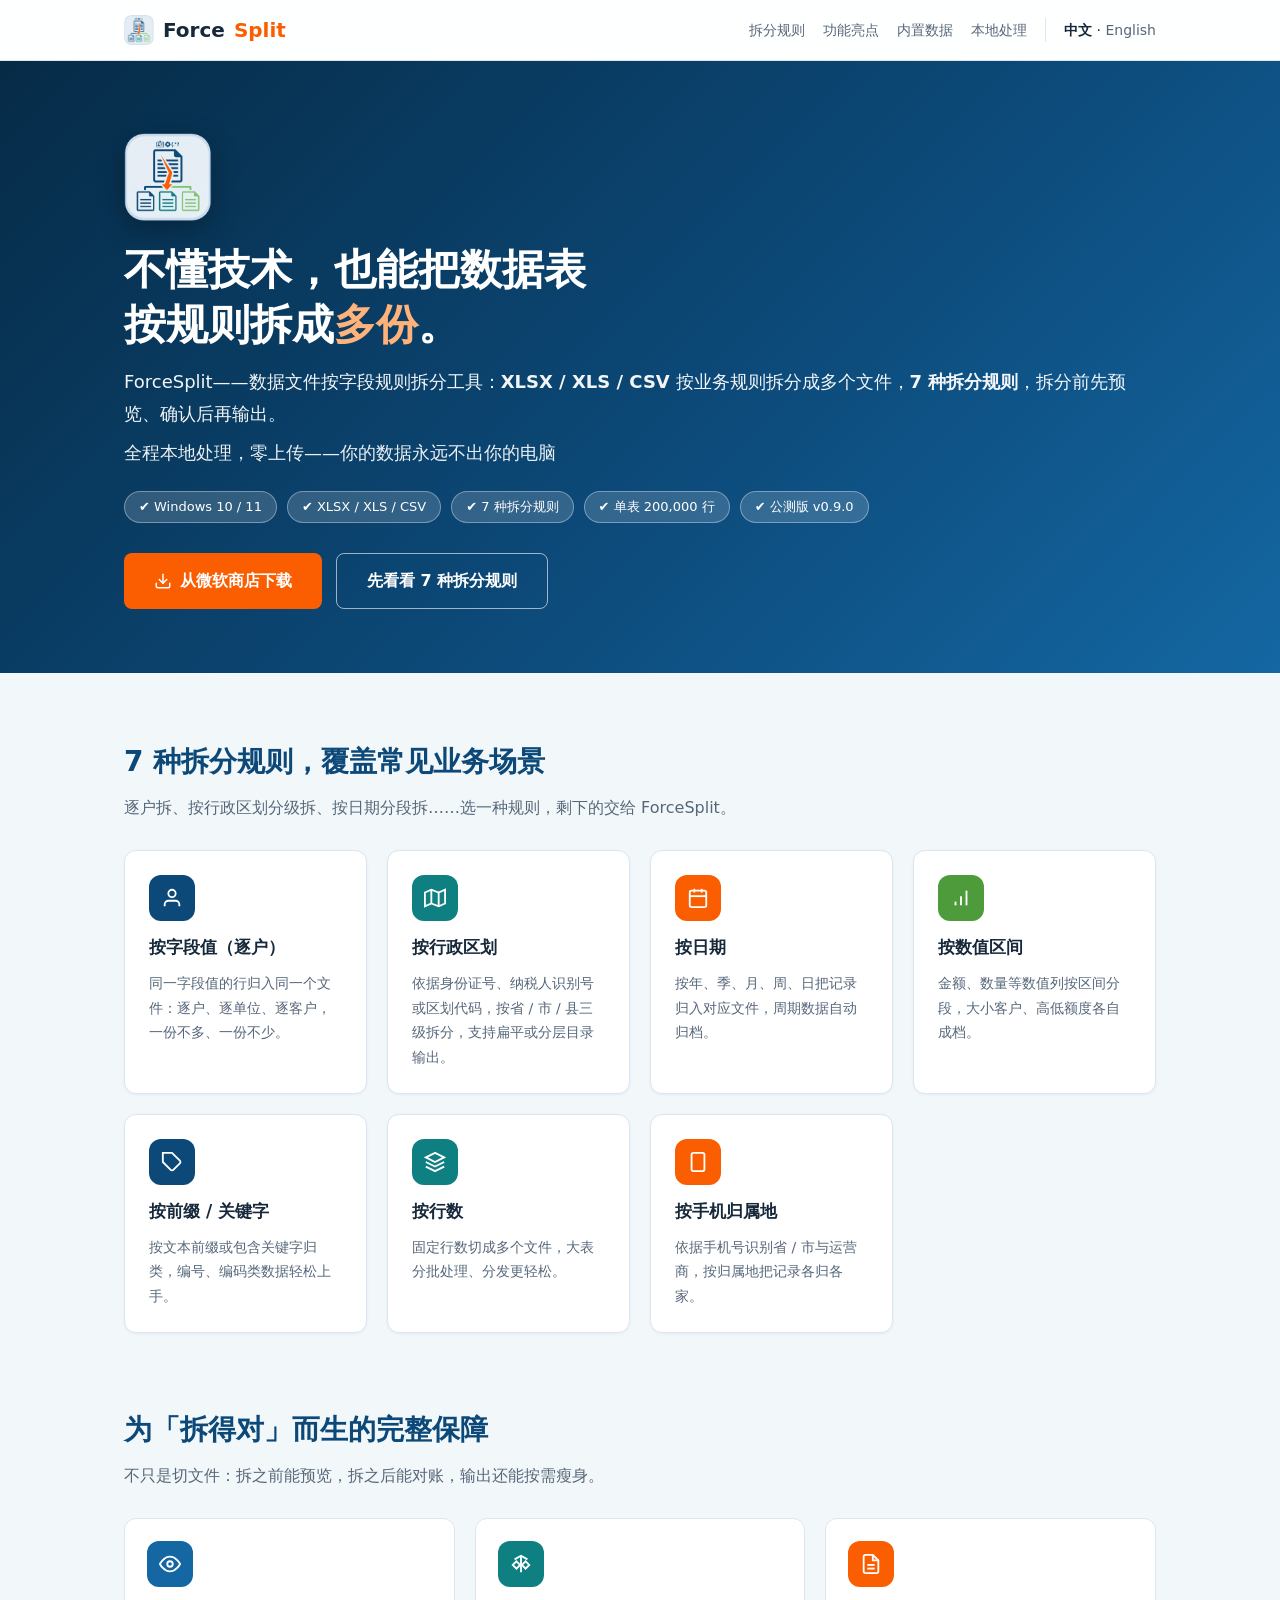
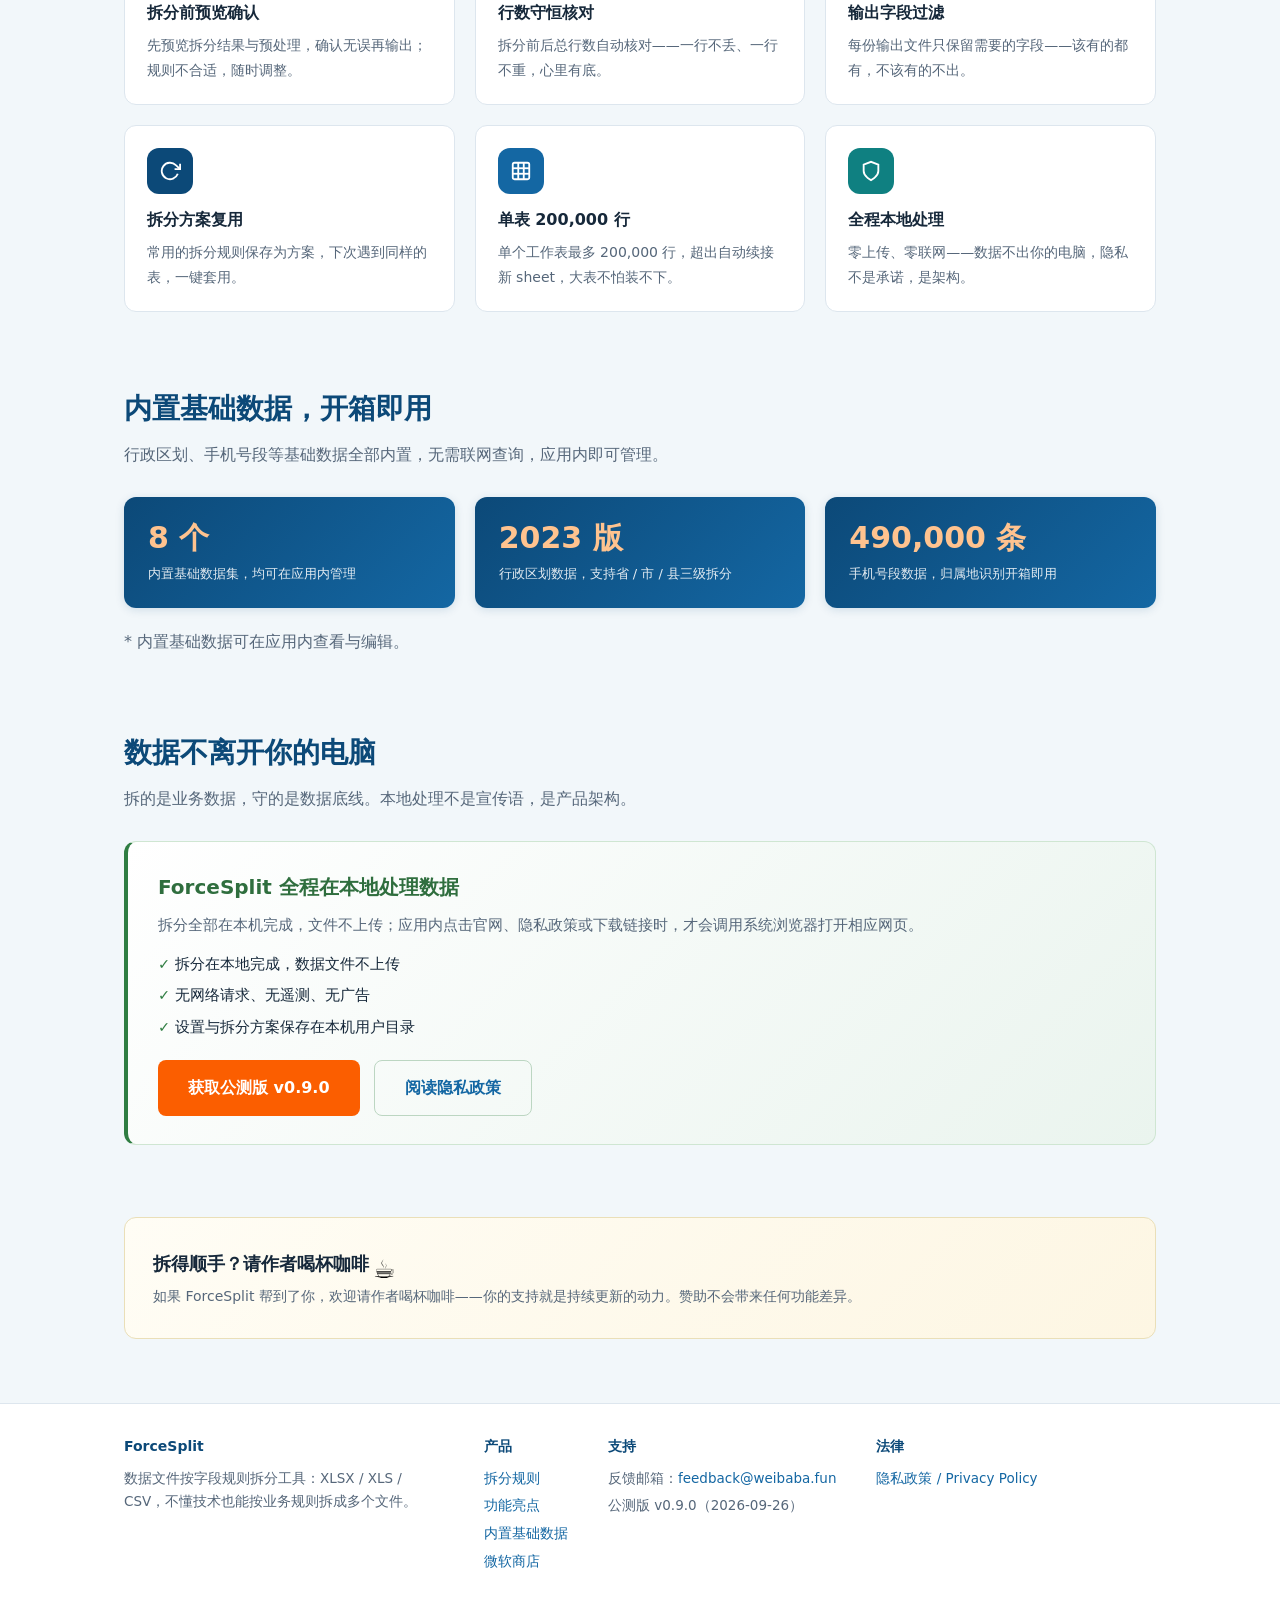
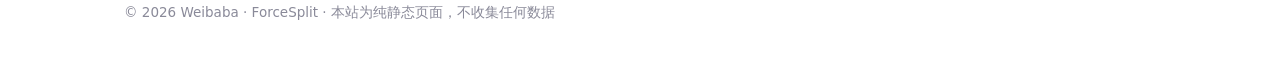
==== index.html @ 02472169 "v0.9.1" ====
<!DOCTYPE html>
<html lang="zh-CN">
<head>
<meta charset="UTF-8">
<meta name="viewport" content="width=device-width, initial-scale=1.0">
<link rel="icon" href="/favicon.ico" sizes="48x48">
<link rel="icon" type="image/png" sizes="128x128" href="/favicon.png">
<link rel="apple-touch-icon" href="/apple-touch-icon.png">
<meta name="description" content="ForceSplit — 不懂技术也能把 XLSX / XLS / CSV 数据按业务规则拆分成多个文件（Windows）。7 种拆分规则：字段值、行政区划、日期、数值区间、前缀/关键字、行数、手机归属地；拆分前预览确认、行数守恒核对，全程本地处理零上传。">
<meta property="og:title" content="ForceSplit — 数据文件按字段规则拆分工具">
<meta property="og:description" content="XLSX / XLS / CSV 按业务规则拆分成多个文件 · 7 种拆分规则 · 拆分前预览确认 · 行数守恒核对 · 全程本地处理零上传。">
<meta property="og:type" content="website">
<meta property="og:url" content="https://forcesplit.weibaba.fun/">
<title>ForceSplit — 数据文件按字段规则拆分工具 | XLSX / XLS / CSV · 7 种拆分规则</title>
<link rel="canonical" href="https://forcesplit.weibaba.fun/">
<link rel="alternate" hreflang="zh-CN" href="https://forcesplit.weibaba.fun/">
<link rel="alternate" hreflang="en" href="https://forcesplit.weibaba.fun/en/">
<link rel="alternate" hreflang="x-default" href="https://forcesplit.weibaba.fun/">
<meta property="og:image" content="https://forcesplit.weibaba.fun/assets/img/logo.png">
<link rel="stylesheet" href="assets/style.css">
<script type="application/ld+json">
{"@context":"https://schema.org","@type":"SoftwareApplication",
 "name":"ForceSplit","operatingSystem":"Windows 10, Windows 11",
 "applicationCategory":"UtilitiesApplication",
 "url":"https://forcesplit.weibaba.fun/","softwareVersion":"0.9.0",
 "inLanguage":["zh-CN","en"],
 "description":"Split XLSX / XLS / CSV data files into multiple files by field-based business rules, fully processed locally on Windows."}
</script>
</head>
<body>

<nav>
  <div class="container nav-inner">
    <a class="brand" href="/"><img src="/assets/img/logo.png" alt="ForceSplit">Force<span class="dot">Split</span></a>
    <div class="nav-links">
      <a class="hide-sm" href="#rules">拆分规则</a>
      <a class="hide-sm" href="#features">功能亮点</a>
      <a class="hide-sm" href="#data">内置数据</a>
      <a class="hide-sm" href="#local">本地处理</a>
      <span class="lang-switch"><b>中文</b> · <a href="/en/" hreflang="en" lang="en">English</a></span>
    </div>
  </div>
</nav>

<header class="hero">
  <div class="container">
    <img class="hero-logo" src="/assets/img/logo.png" alt="ForceSplit">
    <h1>不懂技术，也能把数据表<br>按规则拆成<span class="key">多份</span>。</h1>
    <p class="pitch">ForceSplit——数据文件按字段规则拆分工具：<b>XLSX / XLS / CSV</b> 按业务规则拆分成多个文件，<b>7 种拆分规则</b>，拆分前先预览、确认后再输出。</p>
    <p class="sub">全程本地处理，零上传——你的数据永远不出你的电脑</p>
    <div class="platform-pills">
      <span class="pill">✔ Windows 10 / 11</span>
      <span class="pill">✔ XLSX / XLS / CSV</span>
      <span class="pill">✔ 7 种拆分规则</span>
      <span class="pill">✔ 单表 200,000 行</span>
      <span class="pill">✔ 公测版 v0.9.0</span>
    </div>
    <div class="btn-row">
      <a class="btn btn-primary" href="https://apps.microsoft.com/detail/9MXMRG84K642">
        <svg width="18" height="18" viewBox="0 0 24 24" fill="none" stroke="currentColor" stroke-width="2" stroke-linecap="round" stroke-linejoin="round"><path d="M21 15v4a2 2 0 0 1-2 2H5a2 2 0 0 1-2-2v-4"/><polyline points="7 10 12 15 17 10"/><line x1="12" y1="15" x2="12" y2="3"/></svg>
        从微软商店下载
      </a>
      <a class="btn btn-ghost" href="#rules">先看看 7 种拆分规则</a>
    </div>
  </div>
</header>

<main class="container">

  <!-- ============ 拆分规则 ============ -->
  <section class="block" id="rules">
    <h2 class="title">7 种拆分规则，覆盖常见业务场景</h2>
    <p class="lead">逐户拆、按行政区划分级拆、按日期分段拆……选一种规则，剩下的交给 ForceSplit。</p>
    <div class="rule-grid">
      <div class="rule">
        <div class="ico c1"><svg width="22" height="22" viewBox="0 0 24 24" fill="none" stroke="currentColor" stroke-width="2"><path d="M20 21v-2a4 4 0 0 0-4-4H8a4 4 0 0 0-4 4v2"/><circle cx="12" cy="7" r="4"/></svg></div>
        <h3>按字段值（逐户）</h3>
        <p>同一字段值的行归入同一个文件：逐户、逐单位、逐客户，一份不多、一份不少。</p>
      </div>
      <div class="rule">
        <div class="ico c2"><svg width="22" height="22" viewBox="0 0 24 24" fill="none" stroke="currentColor" stroke-width="2"><polygon points="1 6 8 3 16 6 23 3 23 18 16 21 8 18 1 21"/><line x1="8" y1="3" x2="8" y2="18"/><line x1="16" y1="6" x2="16" y2="21"/></svg></div>
        <h3>按行政区划</h3>
        <p>依据身份证号、纳税人识别号或区划代码，按省 / 市 / 县三级拆分，支持扁平或分层目录输出。</p>
      </div>
      <div class="rule">
        <div class="ico c3"><svg width="22" height="22" viewBox="0 0 24 24" fill="none" stroke="currentColor" stroke-width="2"><rect x="3" y="4" width="18" height="18" rx="2"/><line x1="16" y1="2" x2="16" y2="6"/><line x1="8" y1="2" x2="8" y2="6"/><line x1="3" y1="10" x2="21" y2="10"/></svg></div>
        <h3>按日期</h3>
        <p>按年、季、月、周、日把记录归入对应文件，周期数据自动归档。</p>
      </div>
      <div class="rule">
        <div class="ico c4"><svg width="22" height="22" viewBox="0 0 24 24" fill="none" stroke="currentColor" stroke-width="2"><line x1="12" y1="20" x2="12" y2="10"/><line x1="18" y1="20" x2="18" y2="4"/><line x1="6" y1="20" x2="6" y2="16"/></svg></div>
        <h3>按数值区间</h3>
        <p>金额、数量等数值列按区间分段，大小客户、高低额度各自成档。</p>
      </div>
      <div class="rule">
        <div class="ico c1"><svg width="22" height="22" viewBox="0 0 24 24" fill="none" stroke="currentColor" stroke-width="2"><path d="M20.59 13.41l-7.17 7.17a2 2 0 0 1-2.83 0L2 12V2h10l8.59 8.59a2 2 0 0 1 0 2.83z"/><line x1="7" y1="7" x2="7.01" y2="7"/></svg></div>
        <h3>按前缀 / 关键字</h3>
        <p>按文本前缀或包含关键字归类，编号、编码类数据轻松上手。</p>
      </div>
      <div class="rule">
        <div class="ico c2"><svg width="22" height="22" viewBox="0 0 24 24" fill="none" stroke="currentColor" stroke-width="2"><polygon points="12 2 2 7 12 12 22 7 12 2"/><polyline points="2 17 12 22 22 17"/><polyline points="2 12 12 17 22 12"/></svg></div>
        <h3>按行数</h3>
        <p>固定行数切成多个文件，大表分批处理、分发更轻松。</p>
      </div>
      <div class="rule">
        <div class="ico c3"><svg width="22" height="22" viewBox="0 0 24 24" fill="none" stroke="currentColor" stroke-width="2"><rect x="5" y="2" width="14" height="20" rx="2"/><line x1="12" y1="18" x2="12.01" y2="18"/></svg></div>
        <h3>按手机归属地</h3>
        <p>依据手机号识别省 / 市与运营商，按归属地把记录各归各家。</p>
      </div>
    </div>
  </section>

  <!-- ============ 功能亮点 ============ -->
  <section class="block" id="features">
    <h2 class="title">为「拆得对」而生的完整保障</h2>
    <p class="lead">不只是切文件：拆之前能预览，拆之后能对账，输出还能按需瘦身。</p>
    <div class="feat-grid">
      <div class="feat">
        <div class="ico c1"><svg width="22" height="22" viewBox="0 0 24 24" fill="none" stroke="currentColor" stroke-width="2"><path d="M1 12s4-8 11-8 11 8 11 8-4 8-11 8-11-8-11-8z"/><circle cx="12" cy="12" r="3"/></svg></div>
        <h3>拆分前预览确认</h3>
        <p>先预览拆分结果与预处理，确认无误再输出；规则不合适，随时调整。</p>
      </div>
      <div class="feat">
        <div class="ico c2"><svg width="22" height="22" viewBox="0 0 24 24" fill="none" stroke="currentColor" stroke-width="2"><path d="M12 3v18"/><path d="M5 7l7-4 7 4"/><path d="M3 13l4-4 4 4-4 4-4-4z"/><path d="M13 13l4-4 4 4-4 4-4-4z"/></svg></div>
        <h3>行数守恒核对</h3>
        <p>拆分前后总行数自动核对——一行不丢、一行不重，心里有底。</p>
      </div>
      <div class="feat">
        <div class="ico c3"><svg width="22" height="22" viewBox="0 0 24 24" fill="none" stroke="currentColor" stroke-width="2"><path d="M14 2H6a2 2 0 0 0-2 2v16a2 2 0 0 0 2 2h12a2 2 0 0 0 2-2V8z"/><polyline points="14 2 14 8 20 8"/><line x1="16" y1="13" x2="8" y2="13"/><line x1="16" y1="17" x2="8" y2="17"/></svg></div>
        <h3>输出字段过滤</h3>
        <p>每份输出文件只保留需要的字段——该有的都有，不该有的不出。</p>
      </div>
      <div class="feat">
        <div class="ico c4"><svg width="22" height="22" viewBox="0 0 24 24" fill="none" stroke="currentColor" stroke-width="2"><polyline points="23 4 23 10 17 10"/><path d="M20.49 15a9 9 0 1 1-2.12-9.36L23 10"/></svg></div>
        <h3>拆分方案复用</h3>
        <p>常用的拆分规则保存为方案，下次遇到同样的表，一键套用。</p>
      </div>
      <div class="feat">
        <div class="ico c1"><svg width="22" height="22" viewBox="0 0 24 24" fill="none" stroke="currentColor" stroke-width="2"><rect x="3" y="3" width="18" height="18" rx="2"/><path d="M3 9h18"/><path d="M3 15h18"/><path d="M9 3v18"/><path d="M15 3v18"/></svg></div>
        <h3>单表 200,000 行</h3>
        <p>单个工作表最多 200,000 行，超出自动续接新 sheet，大表不怕装不下。</p>
      </div>
      <div class="feat">
        <div class="ico c2"><svg width="22" height="22" viewBox="0 0 24 24" fill="none" stroke="currentColor" stroke-width="2"><path d="M12 22s8-4 8-10V5l-8-3-8 3v7c0 6 8 10 8 10z"/></svg></div>
        <h3>全程本地处理</h3>
        <p>零上传、零联网——数据不出你的电脑，隐私不是承诺，是架构。</p>
      </div>
    </div>
  </section>

  <!-- ============ 内置基础数据 ============ -->
  <section class="block" id="data">
    <h2 class="title">内置基础数据，开箱即用</h2>
    <p class="lead">行政区划、手机号段等基础数据全部内置，无需联网查询，应用内即可管理。</p>
    <div class="stat-cards">
      <div class="stat"><b>8 个</b><span>内置基础数据集，均可在应用内管理</span></div>
      <div class="stat"><b>2023 版</b><span>行政区划数据，支持省 / 市 / 县三级拆分</span></div>
      <div class="stat"><b>490,000 条</b><span>手机号段数据，归属地识别开箱即用</span></div>
    </div>
    <p class="lead" style="margin-bottom:0">* 内置基础数据可在应用内查看与编辑。</p>
  </section>

  <!-- ============ 本地处理 ============ -->
  <section class="block" id="local">
    <h2 class="title">数据不离开你的电脑</h2>
    <p class="lead">拆的是业务数据，守的是数据底线。本地处理不是宣传语，是产品架构。</p>
    <div class="local-box">
      <h3>ForceSplit 全程在本地处理数据</h3>
      <p>拆分全部在本机完成，文件不上传；应用内点击官网、隐私政策或下载链接时，才会调用系统浏览器打开相应网页。</p>
      <ul>
        <li>拆分在本地完成，数据文件不上传</li>
        <li>无网络请求、无遥测、无广告</li>
        <li>设置与拆分方案保存在本机用户目录</li>
      </ul>
      <div class="btn-row">
        <a class="btn btn-primary" href="https://apps.microsoft.com/detail/9MXMRG84K642">获取公测版 v0.9.0</a>
        <a class="btn btn-ghost" style="border-color:#bcd6c2;color:var(--accent)" href="/privacy/">阅读隐私政策</a>
      </div>
    </div>
  </section>

  <!-- ============ 赞助（点击咖啡图标弹出收款码） ============ -->
  <div class="sponsor">
    <div class="sponsor-text">
      <h3>拆得顺手？请作者喝杯咖啡<button class="coffee-btn" type="button" aria-label="微信收款码" title="点我，请作者喝杯咖啡" onclick="var m=document.getElementById('qr-modal');m.style.display=(m.style.display==='flex')?'none':'flex';">☕</button></h3>
      <p>如果 ForceSplit 帮到了你，欢迎请作者喝杯咖啡——你的支持就是持续更新的动力。赞助不会带来任何功能差异。</p>
    </div>
  </div>

  <!-- 收款码弹层（fixed 定位，置于容器内不影响全屏遮罩） -->
  <div id="qr-modal" class="qr-modal" onclick="this.style.display='none'">
    <div class="qr-card" onclick="event.stopPropagation()">
      <img src="assets/img/donate_qr.jpg" alt="微信收款码">
      <span>微信扫一扫 · 请作者喝杯咖啡</span>
      <button type="button" onclick="document.getElementById('qr-modal').style.display='none'">✕</button>
    </div>
  </div>

</main>

<footer>
  <div class="container">
    <div class="cols">
      <div style="max-width:320px">
        <h4>ForceSplit</h4>
        <p>数据文件按字段规则拆分工具：XLSX / XLS / CSV，不懂技术也能按业务规则拆成多个文件。</p>
      </div>
      <div>
        <h4>产品</h4>
        <ul>
          <li><a href="#rules">拆分规则</a></li>
          <li><a href="#features">功能亮点</a></li>
          <li><a href="#data">内置基础数据</a></li>
          <li><a href="https://apps.microsoft.com/detail/9MXMRG84K642">微软商店</a></li>
        </ul>
      </div>
      <div>
        <h4>支持</h4>
        <ul>
          <li>反馈邮箱：<a href="mailto:feedback@weibaba.fun">feedback@weibaba.fun</a></li>
          <li>公测版 v0.9.0（2026-09-26）</li>
        </ul>
      </div>
      <div>
        <h4>法律</h4>
        <ul>
          <li><a href="/privacy/">隐私政策 / Privacy Policy</a></li>
        </ul>
      </div>
    </div>
    <p class="legal">© 2026 Weibaba · ForceSplit · 本站为纯静态页面，不收集任何数据</p>
  </div>
</footer>

</body>
</html>
---- assets/style.css ----
/* ForceSplit 官网样式 —— 配色取自应用图标（store/ico/app_icon.png，像素取色）
   品牌深蓝 #0C4978（文档描边）/ 品牌亮蓝 #1467A3 / 拆分橙 #FB5E00（箭头）
   青绿 #0F8081（青色文档）/ 叶绿 #7EC76B（绿色文档）/ 底蓝 #E7F0F7 */
:root {
  --ink: #16283a; --sub: #56677a; --line: #dde6ee; --bg: #f2f7fa;
  --accent: #1467a3; --accent-deep: #0c4978;
  --orange: #fb5e00; --orange-d: #d94f00;
  --teal: #0f8081; --green: #7ec76b; --green-d: #4e9b3c;
  --ok: #2f7d42; --warn: #b45309;
  --hero1: #062b47; --hero2: #1467a3; --card: #ffffff;
}
* { box-sizing: border-box; margin: 0; }
html { scroll-behavior: smooth; }
body {
  color: var(--ink); background: var(--bg); line-height: 1.75; font-size: 16px;
  font-family: "Microsoft YaHei UI", "Segoe UI", system-ui, -apple-system, sans-serif;
}
a { color: var(--accent); text-decoration: none; }
a:hover { text-decoration: underline; }
.container { max-width: 1080px; margin: 0 auto; padding: 0 24px; }

/* ---------- 顶部导航 ---------- */
nav {
  position: sticky; top: 0; z-index: 10; background: rgba(255,255,255,.92);
  backdrop-filter: blur(8px); border-bottom: 1px solid var(--line);
}
.nav-inner { display: flex; align-items: center; gap: 20px; height: 60px; }
.brand { font-size: 20px; font-weight: 700; color: var(--ink);
  display: inline-flex; align-items: center; gap: 9px; }
.brand img { height: 30px; width: 30px; border-radius: 7px; display: block; }
.brand .dot { color: var(--orange); }
.nav-links { margin-left: auto; display: flex; align-items: center; gap: 18px; font-size: 14px; }
.nav-links a { color: var(--sub); }
.lang-switch { border-left: 1px solid var(--line); padding-left: 18px; }
.lang-switch b { color: var(--ink); }

/* ---------- Hero ---------- */
.hero {
  background: linear-gradient(135deg, var(--hero1) 0%, var(--accent-deep) 55%, var(--hero2) 100%);
  color: #fff; padding: 72px 0 64px;
}
.hero-logo {
  height: 88px; width: 88px; border-radius: 20px; display: block;
  box-shadow: 0 8px 28px rgba(0,0,0,.28); margin-bottom: 22px;
}
.hero h1 { font-size: 42px; line-height: 1.3; margin-bottom: 14px; }
.hero h1 .key { color: #ffb27a; }
.hero p.sub { font-size: clamp(15px, 1.9vw, 18px); opacity: .92; }
.hero .pitch { font-size: clamp(15px, 1.9vw, 18px); margin-bottom: 8px; opacity: .95; }
.platform-pills { display: flex; gap: 10px; margin: 22px 0 30px; flex-wrap: wrap; }
.pill {
  font-size: 13px; padding: 4px 14px; border-radius: 16px;
  background: rgba(255,255,255,.16); border: 1px solid rgba(255,255,255,.35);
}
.pill.dim { opacity: .7; }
.btn-row { display: flex; gap: 14px; flex-wrap: wrap; }
.btn {
  display: inline-flex; align-items: center; gap: 8px; padding: 13px 30px;
  border-radius: 8px; font-size: 16px; font-weight: 600; border: none; cursor: pointer;
}
.btn-primary { background: var(--orange); color: #fff; }
.btn-primary:hover { background: var(--orange-d); text-decoration: none; }
.btn-ghost {
  background: transparent; color: #fff; border: 1px solid rgba(255,255,255,.6);
}
.btn-ghost:hover { background: rgba(255,255,255,.12); text-decoration: none; }
.btn svg { flex: none; }

/* ---------- 通用区块 ---------- */
section.block { padding: 64px 0 8px; }
h2.title { font-size: 28px; margin-bottom: 8px; color: var(--accent-deep); }
p.lead { color: var(--sub); max-width: 720px; margin-bottom: 28px; }

/* 拆分规则卡片 */
.rule-grid { display: grid; grid-template-columns: repeat(4, 1fr); gap: 20px; }
.rule {
  background: var(--card); border: 1px solid var(--line); border-radius: 12px;
  padding: 24px; box-shadow: 0 1px 3px rgba(12,73,120,.06);
}
.rule .ico {
  width: 46px; height: 46px; border-radius: 12px; display: flex;
  align-items: center; justify-content: center; margin-bottom: 12px; color: #fff;
}
.rule .ico.c1 { background: var(--accent-deep); }
.rule .ico.c2 { background: var(--teal); }
.rule .ico.c3 { background: var(--orange); }
.rule .ico.c4 { background: var(--green-d); }
.rule h3 { font-size: 17px; margin-bottom: 8px; }
.rule p { font-size: 14px; color: var(--sub); }

/* 功能亮点 */
.feat-grid { display: grid; grid-template-columns: repeat(3, 1fr); gap: 20px; }
.feat {
  background: var(--card); border: 1px solid var(--line); border-radius: 12px; padding: 22px;
  transition: transform .18s ease, box-shadow .18s ease, border-color .18s ease;
}
.feat:hover {
  transform: translateY(-3px); box-shadow: 0 10px 24px rgba(12,73,120,.10);
  border-color: #bcd6e8;
}
.feat .ico {
  width: 46px; height: 46px; border-radius: 12px; display: flex;
  align-items: center; justify-content: center; margin-bottom: 12px;
}
.feat .ico.c1 { background: var(--accent); color: #fff; }
.feat .ico.c2 { background: var(--teal); color: #fff; }
.feat .ico.c3 { background: var(--orange); color: #fff; }
.feat .ico.c4 { background: var(--accent-deep); color: #fff; }
.feat h3 { font-size: 16px; margin-bottom: 6px; }
.feat p { font-size: 14px; color: var(--sub); }

/* 内置基础数据 */
.stat-cards { display: grid; grid-template-columns: repeat(3, 1fr); gap: 20px; margin-bottom: 20px; }
.stat {
  background: linear-gradient(135deg, var(--accent-deep), var(--hero2)); color: #fff;
  border-radius: 12px; padding: 22px 24px; box-shadow: 0 2px 10px rgba(12,73,120,.14);
}
.stat b {
  font-size: clamp(22px, 2.4vw, 30px); display: block; line-height: 1.25;
  color: #ffc38f; font-variant-numeric: tabular-nums;
}
.stat span { font-size: 13px; opacity: .88; display: block; margin-top: 6px; }

/* 本地处理承诺框 */
.local-box {
  margin: 26px 0 8px; background: linear-gradient(135deg, #ffffff, #eaf4ee);
  border: 1px solid #cfe6d2; border-left: 4px solid var(--ok);
  border-radius: 12px; padding: 28px 30px;
}
.local-box h3 { font-size: 20px; margin-bottom: 8px; color: #2f6e3e; }
.local-box p { font-size: 14.5px; color: var(--sub); max-width: 780px; }
.local-box ul { list-style: none; padding: 0; margin: 14px 0 20px; }
.local-box li { font-size: 14.5px; color: var(--ink); margin: 6px 0; }
.local-box li::before { content: "✓ "; color: var(--ok); font-weight: 700; }
.local-box .btn-primary { color: #fff; }

/* 赞助（点击咖啡图标弹出收款码） */
.sponsor {
  margin: 56px 0 8px; background: linear-gradient(135deg, #fffdf5, #fdf6e3);
  border: 1px solid #eadfb8; border-radius: 12px; padding: 30px 28px;
  display: flex; align-items: center; gap: 24px; flex-wrap: wrap;
}
.sponsor h3 { font-size: 18px; margin-bottom: 4px; }
.sponsor p { font-size: 14px; color: var(--sub); }
/* 标题行尾的咖啡表情按钮：transform 缩放不改变行高与文字尺寸 */
.coffee-btn {
  background: none; border: none; cursor: pointer;
  display: inline-block; font: inherit; line-height: 1;
  padding: 0 0 0 6px; vertical-align: -6px;
  transform: scale(1.4); transform-origin: center;
  animation: coffee-bounce 2s ease-in-out infinite;
}
/* 每 2 秒轻微跳动 2 下 */
@keyframes coffee-bounce {
  0%, 14%, 28%, 100% { transform: scale(1.4) translateY(0); }
  7%                 { transform: scale(1.4) translateY(-3px); }
  21%                { transform: scale(1.4) translateY(-3px); }
}

/* 收款码弹层 */
.qr-modal {
  display: none; position: fixed; inset: 0; z-index: 200;
  background: rgba(20, 20, 24, .55); backdrop-filter: blur(2px);
  align-items: center; justify-content: center; cursor: zoom-out;
}
.qr-card {
  position: relative; background: #fff; border-radius: 16px; padding: 22px 22px 16px;
  text-align: center; box-shadow: 0 18px 50px rgba(0,0,0,.35); cursor: default;
}
.qr-card img { width: 240px; height: auto; border-radius: 10px; display: block; }
.qr-card span { font-size: 13px; color: #6b6b70; margin-top: 10px; display: block; }
.qr-card button {
  position: absolute; top: 8px; right: 8px; border: none; background: #f2f2f4;
  width: 28px; height: 28px; border-radius: 50%; cursor: pointer; font-size: 13px; color: #666;
}
.qr-card button:hover { background: #e4e4e8; }

/* 页脚 */
footer { border-top: 1px solid var(--line); margin-top: 64px; padding: 30px 0 44px;
  color: var(--sub); font-size: 13.5px; background: #fff; }
footer .cols { display: flex; gap: 40px; flex-wrap: wrap; }
footer h4 { color: var(--accent-deep); font-size: 14px; margin-bottom: 8px; }
footer ul { list-style: none; padding: 0; }
footer li { margin: 4px 0; }
footer .legal { margin-top: 24px; color: #8a8a99; }

/* ---------- 隐私政策页（/privacy/，中英同页切换） ---------- */
.privacy .page { max-width: 860px; margin: 0 auto; padding: 40px 28px 64px; }
.privacy header { border-bottom: 3px solid var(--accent); padding-bottom: 18px; margin-bottom: 26px; }
.privacy header h1 { margin: 0 0 6px; font-size: 26px; }
.privacy header .date { color: var(--sub); font-size: 14px; }
.privacy .langs { margin: 0 0 26px; }
.privacy .langs a { display: inline-block; padding: 5px 16px; margin-right: 8px; border: 1px solid var(--line);
  border-radius: 18px; text-decoration: none; color: var(--accent); background: #fff; font-size: 14px; }
.privacy .langs a:hover { background: #e3eef7; }
.privacy .pledge { background: #eef6ef; border: 1px solid #cfe6d2; border-left: 4px solid #3d8b4f;
  border-radius: 6px; padding: 14px 18px; margin: 0 0 26px; }
.privacy .pledge strong { color: #2f6e3e; }
.privacy section { background: #fff; border: 1px solid var(--line); border-radius: 8px;
  padding: 22px 26px; margin-bottom: 18px; }
.privacy section h2 { font-size: 18px; margin: 0 0 12px; color: var(--accent-deep); }
.privacy table { width: 100%; border-collapse: collapse; margin: 10px 0; font-size: 14px; }
.privacy th, .privacy td { border: 1px solid var(--line); padding: 7px 10px; text-align: left; vertical-align: top; }
.privacy th { background: #e3eef7; }
.privacy ul { padding-left: 22px; margin: 8px 0; }
.privacy li { margin: 3px 0; }
.privacy code { background: #e3eef7; border-radius: 3px; padding: 1px 6px; font-size: 13.5px; }
.privacy .contact { font-size: 16px; }
.privacy footer { text-align: center; color: var(--sub); font-size: 13px; margin-top: 30px; }
.privacy .en { display: none; }
html[data-lang="en"] .privacy .zh { display: none; }
html[data-lang="en"] .privacy .en { display: block; }
html[data-lang="zh"] .privacy .en { display: none; }
html[data-lang="zh"] .privacy .zh { display: block; }

@media (max-width: 820px) {
  .rule-grid, .feat-grid { grid-template-columns: 1fr; }
  .stat-cards { grid-template-columns: 1fr; }
  .hero h1 { font-size: 30px; }
  .nav-links a.hide-sm { display: none; }
}
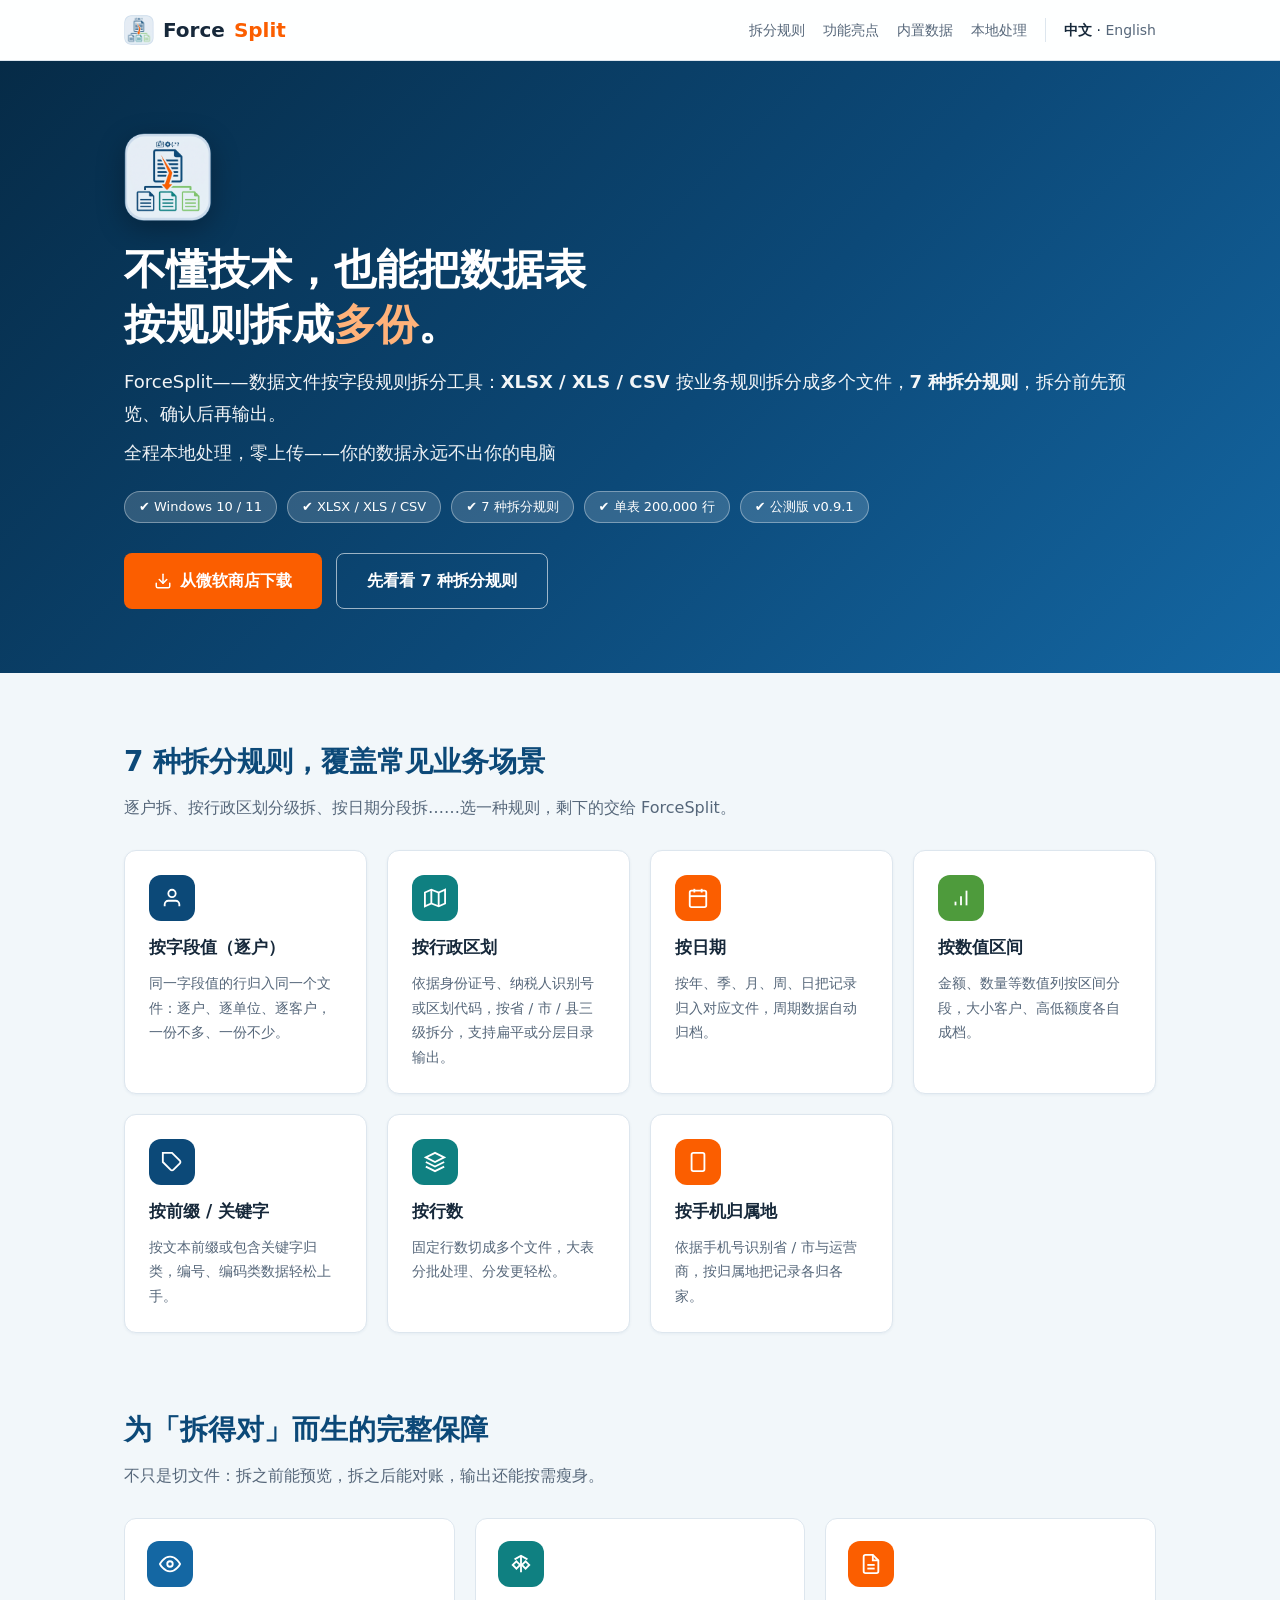
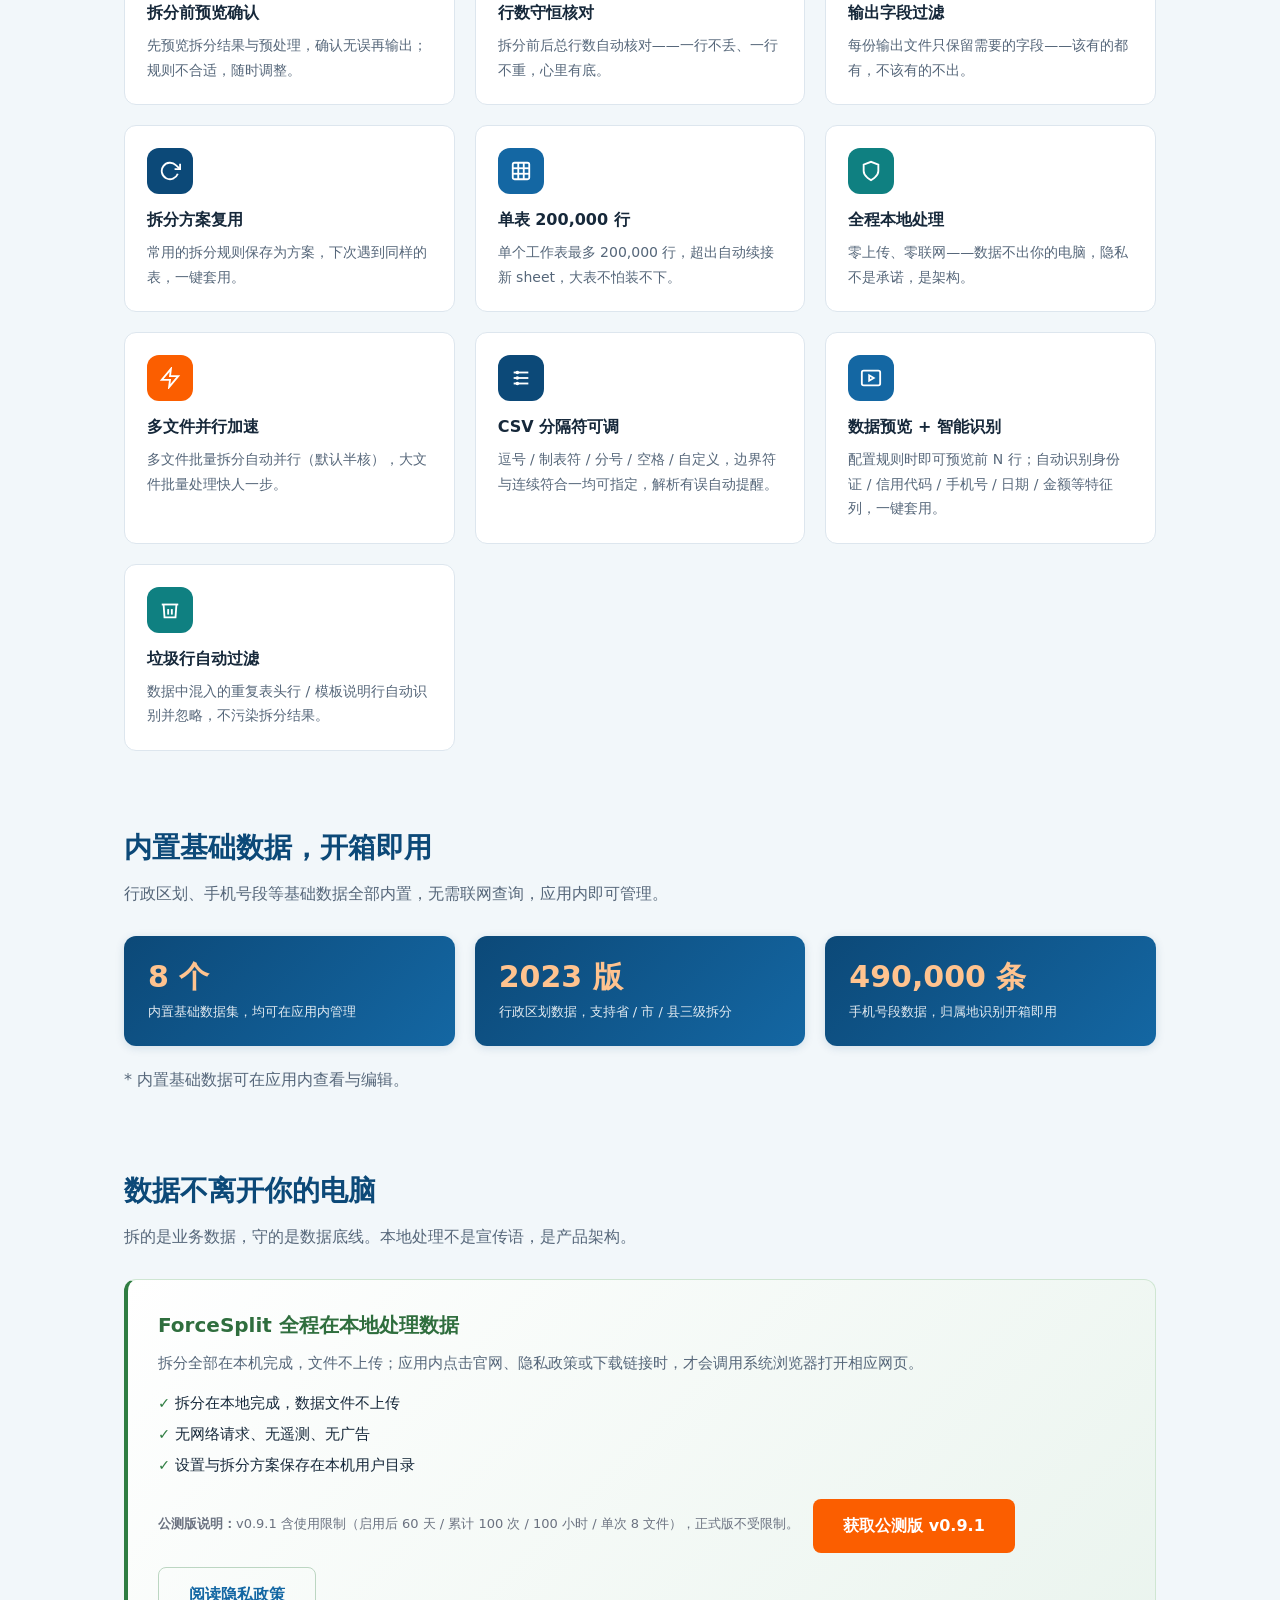
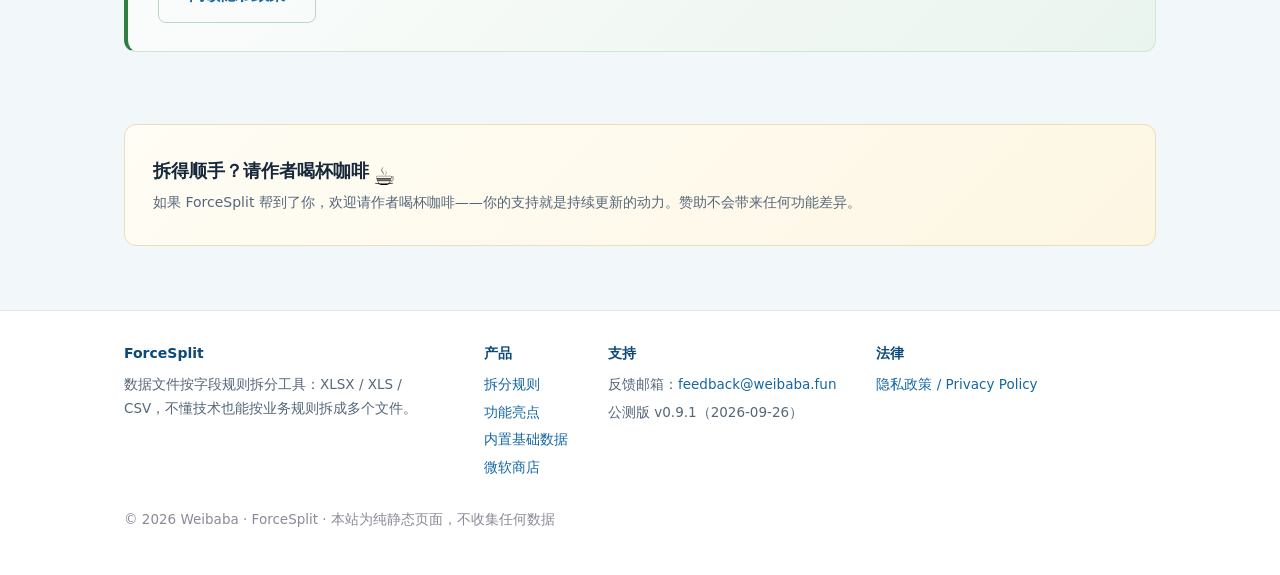
==== commit 54c65302: "v0.9.1" ====
--- a/index.html
+++ b/index.html
@@ -22,7 +22,7 @@
 {"@context":"https://schema.org","@type":"SoftwareApplication",
  "name":"ForceSplit","operatingSystem":"Windows 10, Windows 11",
  "applicationCategory":"UtilitiesApplication",
- "url":"https://forcesplit.weibaba.fun/","softwareVersion":"0.9.0",
+ "url":"https://forcesplit.weibaba.fun/","softwareVersion":"0.9.1",
  "inLanguage":["zh-CN","en"],
  "description":"Split XLSX / XLS / CSV data files into multiple files by field-based business rules, fully processed locally on Windows."}
 </script>
@@ -53,7 +53,7 @@
       <span class="pill">✔ XLSX / XLS / CSV</span>
       <span class="pill">✔ 7 种拆分规则</span>
       <span class="pill">✔ 单表 200,000 行</span>
-      <span class="pill">✔ 公测版 v0.9.0</span>
+      <span class="pill">✔ 公测版 v0.9.1</span>
     </div>
     <div class="btn-row">
       <a class="btn btn-primary" href="https://apps.microsoft.com/detail/9MXMRG84K642">
@@ -144,6 +144,26 @@
         <div class="ico c2"><svg width="22" height="22" viewBox="0 0 24 24" fill="none" stroke="currentColor" stroke-width="2"><path d="M12 22s8-4 8-10V5l-8-3-8 3v7c0 6 8 10 8 10z"/></svg></div>
         <h3>全程本地处理</h3>
         <p>零上传、零联网——数据不出你的电脑，隐私不是承诺，是架构。</p>
+      </div>
+      <div class="feat">
+        <div class="ico c3"><svg width="22" height="22" viewBox="0 0 24 24" fill="none" stroke="currentColor" stroke-width="2"><path d="M13 2L3 14h9l-1 8 10-12h-9l1-8z"/></svg></div>
+        <h3>多文件并行加速</h3>
+        <p>多文件批量拆分自动并行（默认半核），大文件批量处理快人一步。</p>
+      </div>
+      <div class="feat">
+        <div class="ico c4"><svg width="22" height="22" viewBox="0 0 24 24" fill="none" stroke="currentColor" stroke-width="2"><path d="M4 6h16"/><path d="M4 12h16"/><path d="M4 18h16"/><circle cx="8" cy="6" r="1"/><circle cx="8" cy="12" r="1"/><circle cx="8" cy="18" r="1"/></svg></div>
+        <h3>CSV 分隔符可调</h3>
+        <p>逗号 / 制表符 / 分号 / 空格 / 自定义，边界符与连续符合一均可指定，解析有误自动提醒。</p>
+      </div>
+      <div class="feat">
+        <div class="ico c1"><svg width="22" height="22" viewBox="0 0 24 24" fill="none" stroke="currentColor" stroke-width="2"><rect x="2" y="4" width="20" height="16" rx="2"/><path d="M10 9l5 3-5 3z"/></svg></div>
+        <h3>数据预览 + 智能识别</h3>
+        <p>配置规则时即可预览前 N 行；自动识别身份证 / 信用代码 / 手机号 / 日期 / 金额等特征列，一键套用。</p>
+      </div>
+      <div class="feat">
+        <div class="ico c2"><svg width="22" height="22" viewBox="0 0 24 24" fill="none" stroke="currentColor" stroke-width="2"><polyline points="3 6 9 6 21 6"/><path d="M19 6l-1 14H6L5 6"/><path d="M10 11v6"/><path d="M14 11v6"/></svg></div>
+        <h3>垃圾行自动过滤</h3>
+        <p>数据中混入的重复表头行 / 模板说明行自动识别并忽略，不污染拆分结果。</p>
       </div>
     </div>
   </section>
@@ -173,7 +193,8 @@
         <li>设置与拆分方案保存在本机用户目录</li>
       </ul>
       <div class="btn-row">
-        <a class="btn btn-primary" href="https://apps.microsoft.com/detail/9MXMRG84K642">获取公测版 v0.9.0</a>
+        <p style="margin-top:14px;font-size:13px;color:#6b7280"><b>公测版说明：</b>v0.9.1 含使用限制（启用后 60 天 / 累计 100 次 / 100 小时 / 单次 8 文件），正式版不受限制。</p>
+      <a class="btn btn-primary" href="https://apps.microsoft.com/detail/9MXMRG84K642">获取公测版 v0.9.1</a>
         <a class="btn btn-ghost" style="border-color:#bcd6c2;color:var(--accent)" href="/privacy/">阅读隐私政策</a>
       </div>
     </div>
@@ -218,7 +239,7 @@
         <h4>支持</h4>
         <ul>
           <li>反馈邮箱：<a href="mailto:feedback@weibaba.fun">feedback@weibaba.fun</a></li>
-          <li>公测版 v0.9.0（2026-09-26）</li>
+          <li>公测版 v0.9.1（2026-09-26）</li>
         </ul>
       </div>
       <div>
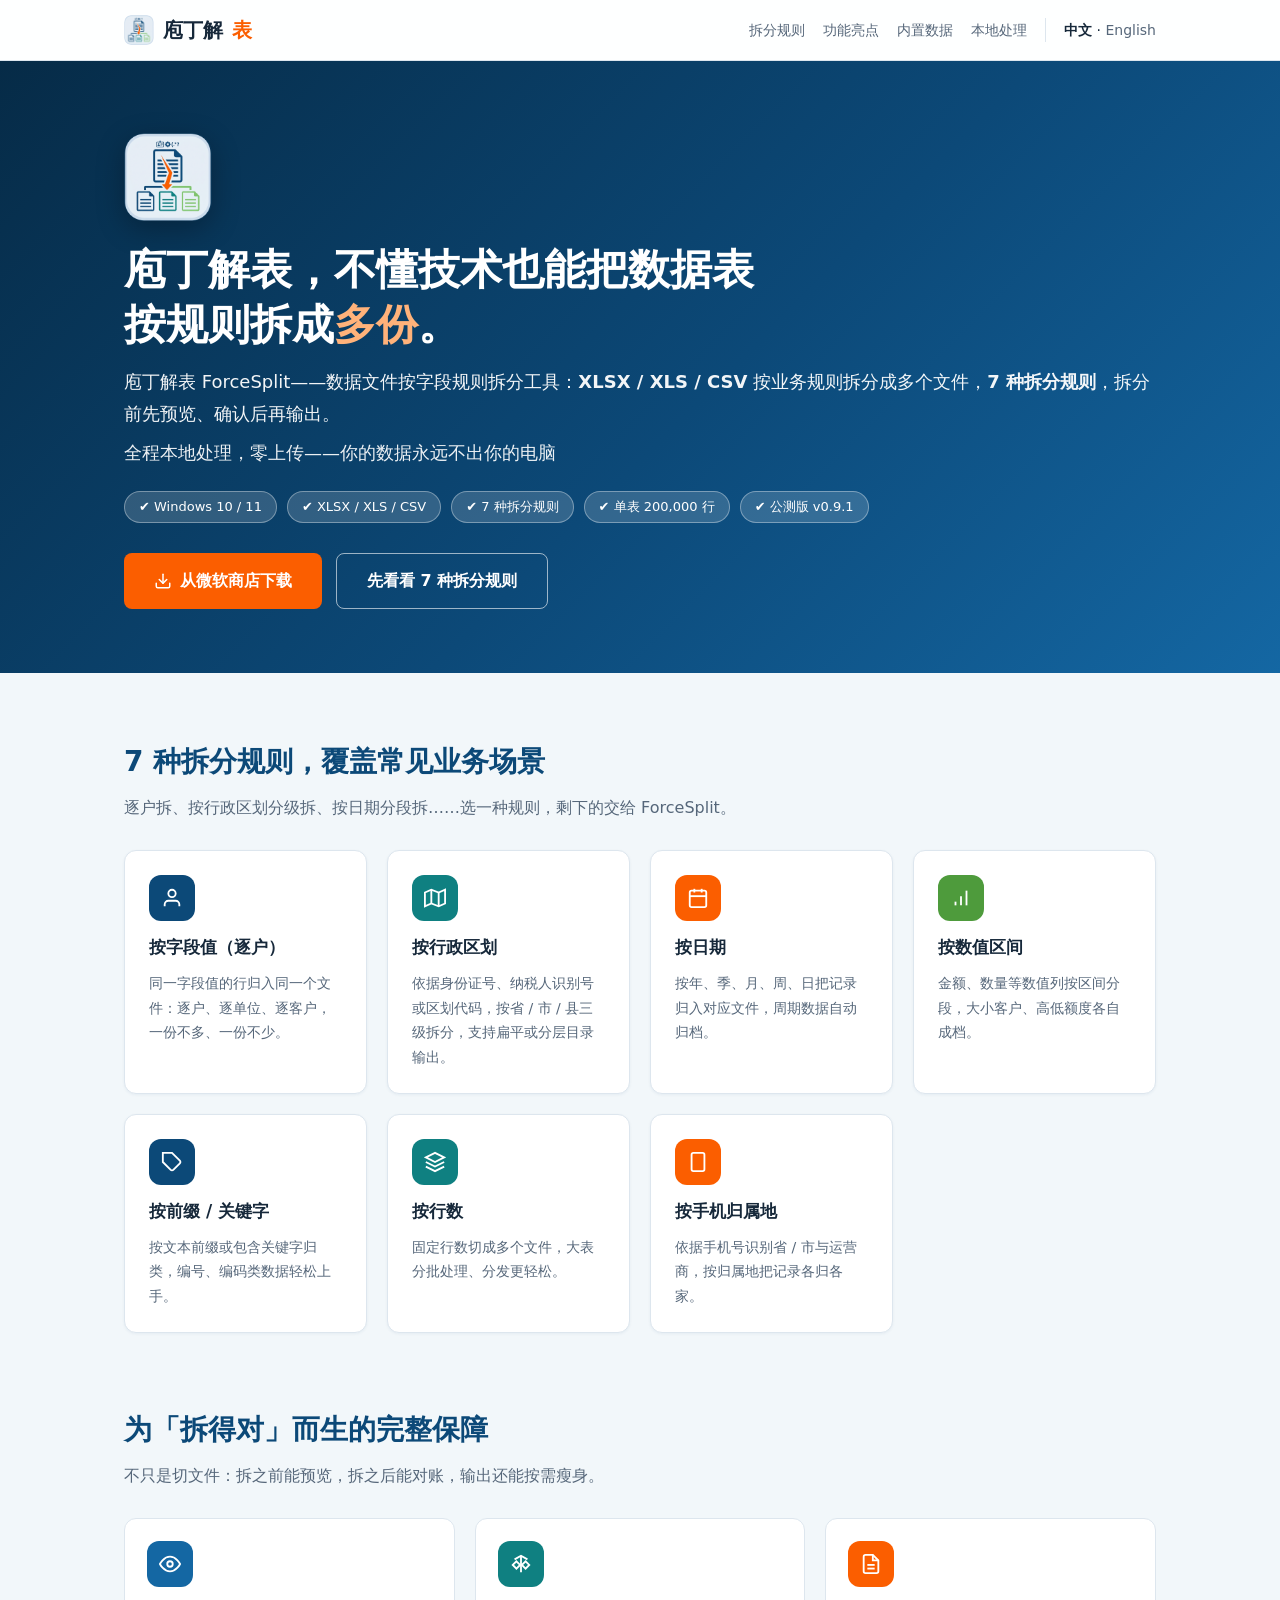
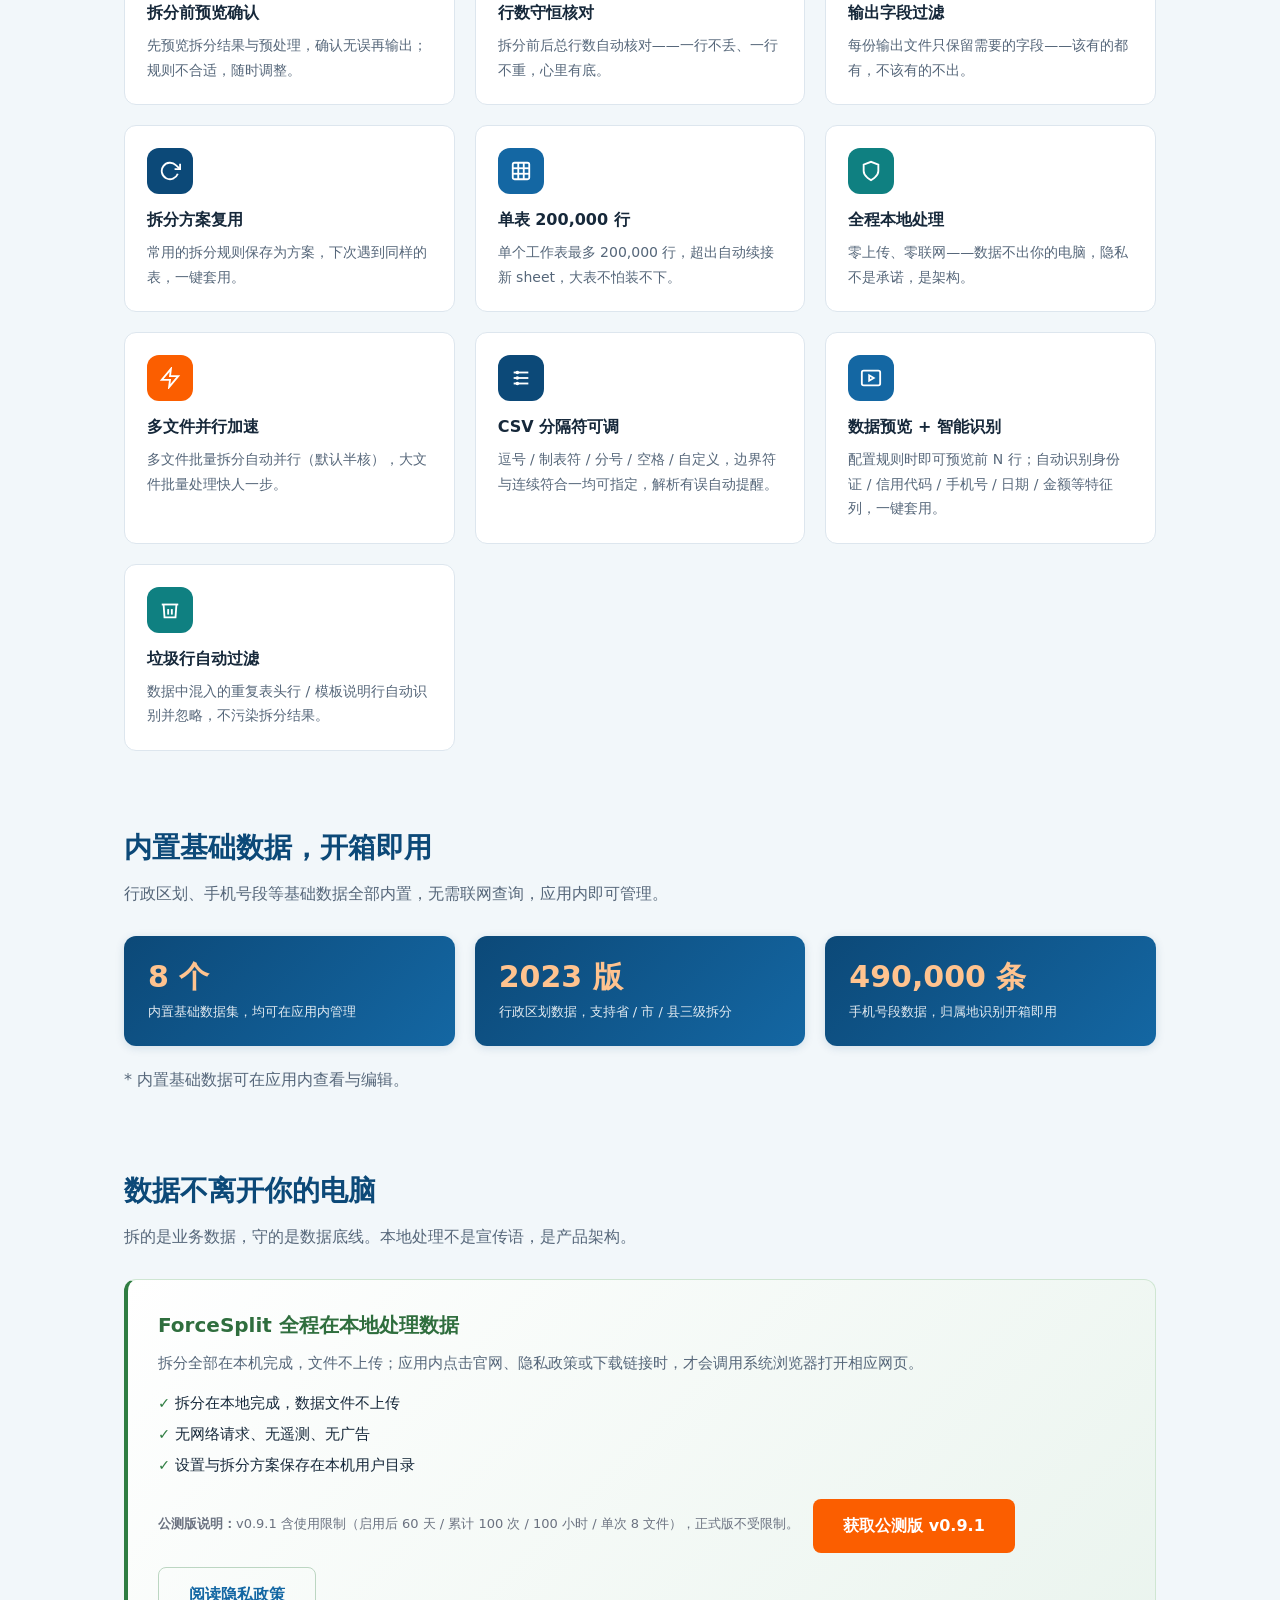
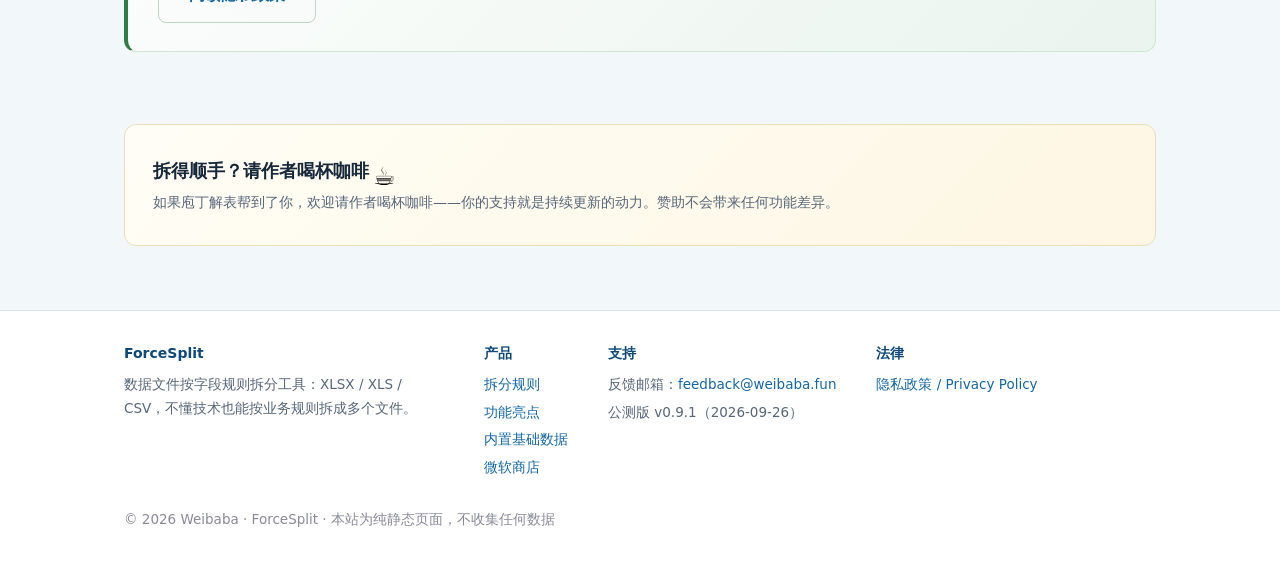
==== commit e6c605e2: "v0.9.2" ====
--- a/index.html
+++ b/index.html
@@ -6,12 +6,12 @@
 <link rel="icon" href="/favicon.ico" sizes="48x48">
 <link rel="icon" type="image/png" sizes="128x128" href="/favicon.png">
 <link rel="apple-touch-icon" href="/apple-touch-icon.png">
-<meta name="description" content="ForceSplit — 不懂技术也能把 XLSX / XLS / CSV 数据按业务规则拆分成多个文件（Windows）。7 种拆分规则：字段值、行政区划、日期、数值区间、前缀/关键字、行数、手机归属地；拆分前预览确认、行数守恒核对，全程本地处理零上传。">
-<meta property="og:title" content="ForceSplit — 数据文件按字段规则拆分工具">
+<meta name="description" content="庖丁解表 ForceSplit — 不懂技术也能把 XLSX / XLS / CSV 数据按业务规则拆分成多个文件（Windows）。7 种拆分规则：字段值、行政区划、日期、数值区间、前缀/关键字、行数、手机归属地；拆分前预览确认、行数守恒核对，全程本地处理零上传。">
+<meta property="og:title" content="庖丁解表 ForceSplit — 数据文件按字段规则拆分工具">
 <meta property="og:description" content="XLSX / XLS / CSV 按业务规则拆分成多个文件 · 7 种拆分规则 · 拆分前预览确认 · 行数守恒核对 · 全程本地处理零上传。">
 <meta property="og:type" content="website">
 <meta property="og:url" content="https://forcesplit.weibaba.fun/">
-<title>ForceSplit — 数据文件按字段规则拆分工具 | XLSX / XLS / CSV · 7 种拆分规则</title>
+<title>庖丁解表 ForceSplit — 数据文件按字段规则拆分工具 | XLSX / XLS / CSV · 7 种拆分规则</title>
 <link rel="canonical" href="https://forcesplit.weibaba.fun/">
 <link rel="alternate" hreflang="zh-CN" href="https://forcesplit.weibaba.fun/">
 <link rel="alternate" hreflang="en" href="https://forcesplit.weibaba.fun/en/">
@@ -20,7 +20,7 @@
 <link rel="stylesheet" href="assets/style.css">
 <script type="application/ld+json">
 {"@context":"https://schema.org","@type":"SoftwareApplication",
- "name":"ForceSplit","operatingSystem":"Windows 10, Windows 11",
+ "name":"庖丁解表 ForceSplit","operatingSystem":"Windows 10, Windows 11",
  "applicationCategory":"UtilitiesApplication",
  "url":"https://forcesplit.weibaba.fun/","softwareVersion":"0.9.1",
  "inLanguage":["zh-CN","en"],
@@ -31,7 +31,7 @@
 
 <nav>
   <div class="container nav-inner">
-    <a class="brand" href="/"><img src="/assets/img/logo.png" alt="ForceSplit">Force<span class="dot">Split</span></a>
+    <a class="brand" href="/"><img src="/assets/img/logo.png" alt="ForceSplit">庖丁解<span class="dot">表</span></a>
     <div class="nav-links">
       <a class="hide-sm" href="#rules">拆分规则</a>
       <a class="hide-sm" href="#features">功能亮点</a>
@@ -45,8 +45,8 @@
 <header class="hero">
   <div class="container">
     <img class="hero-logo" src="/assets/img/logo.png" alt="ForceSplit">
-    <h1>不懂技术，也能把数据表<br>按规则拆成<span class="key">多份</span>。</h1>
-    <p class="pitch">ForceSplit——数据文件按字段规则拆分工具：<b>XLSX / XLS / CSV</b> 按业务规则拆分成多个文件，<b>7 种拆分规则</b>，拆分前先预览、确认后再输出。</p>
+    <h1>庖丁解表，不懂技术也能把数据表<br>按规则拆成<span class="key">多份</span>。</h1>
+    <p class="pitch">庖丁解表 ForceSplit——数据文件按字段规则拆分工具：<b>XLSX / XLS / CSV</b> 按业务规则拆分成多个文件，<b>7 种拆分规则</b>，拆分前先预览、确认后再输出。</p>
     <p class="sub">全程本地处理，零上传——你的数据永远不出你的电脑</p>
     <div class="platform-pills">
       <span class="pill">✔ Windows 10 / 11</span>
@@ -204,7 +204,7 @@
   <div class="sponsor">
     <div class="sponsor-text">
       <h3>拆得顺手？请作者喝杯咖啡<button class="coffee-btn" type="button" aria-label="微信收款码" title="点我，请作者喝杯咖啡" onclick="var m=document.getElementById('qr-modal');m.style.display=(m.style.display==='flex')?'none':'flex';">☕</button></h3>
-      <p>如果 ForceSplit 帮到了你，欢迎请作者喝杯咖啡——你的支持就是持续更新的动力。赞助不会带来任何功能差异。</p>
+      <p>如果庖丁解表帮到了你，欢迎请作者喝杯咖啡——你的支持就是持续更新的动力。赞助不会带来任何功能差异。</p>
     </div>
   </div>
 
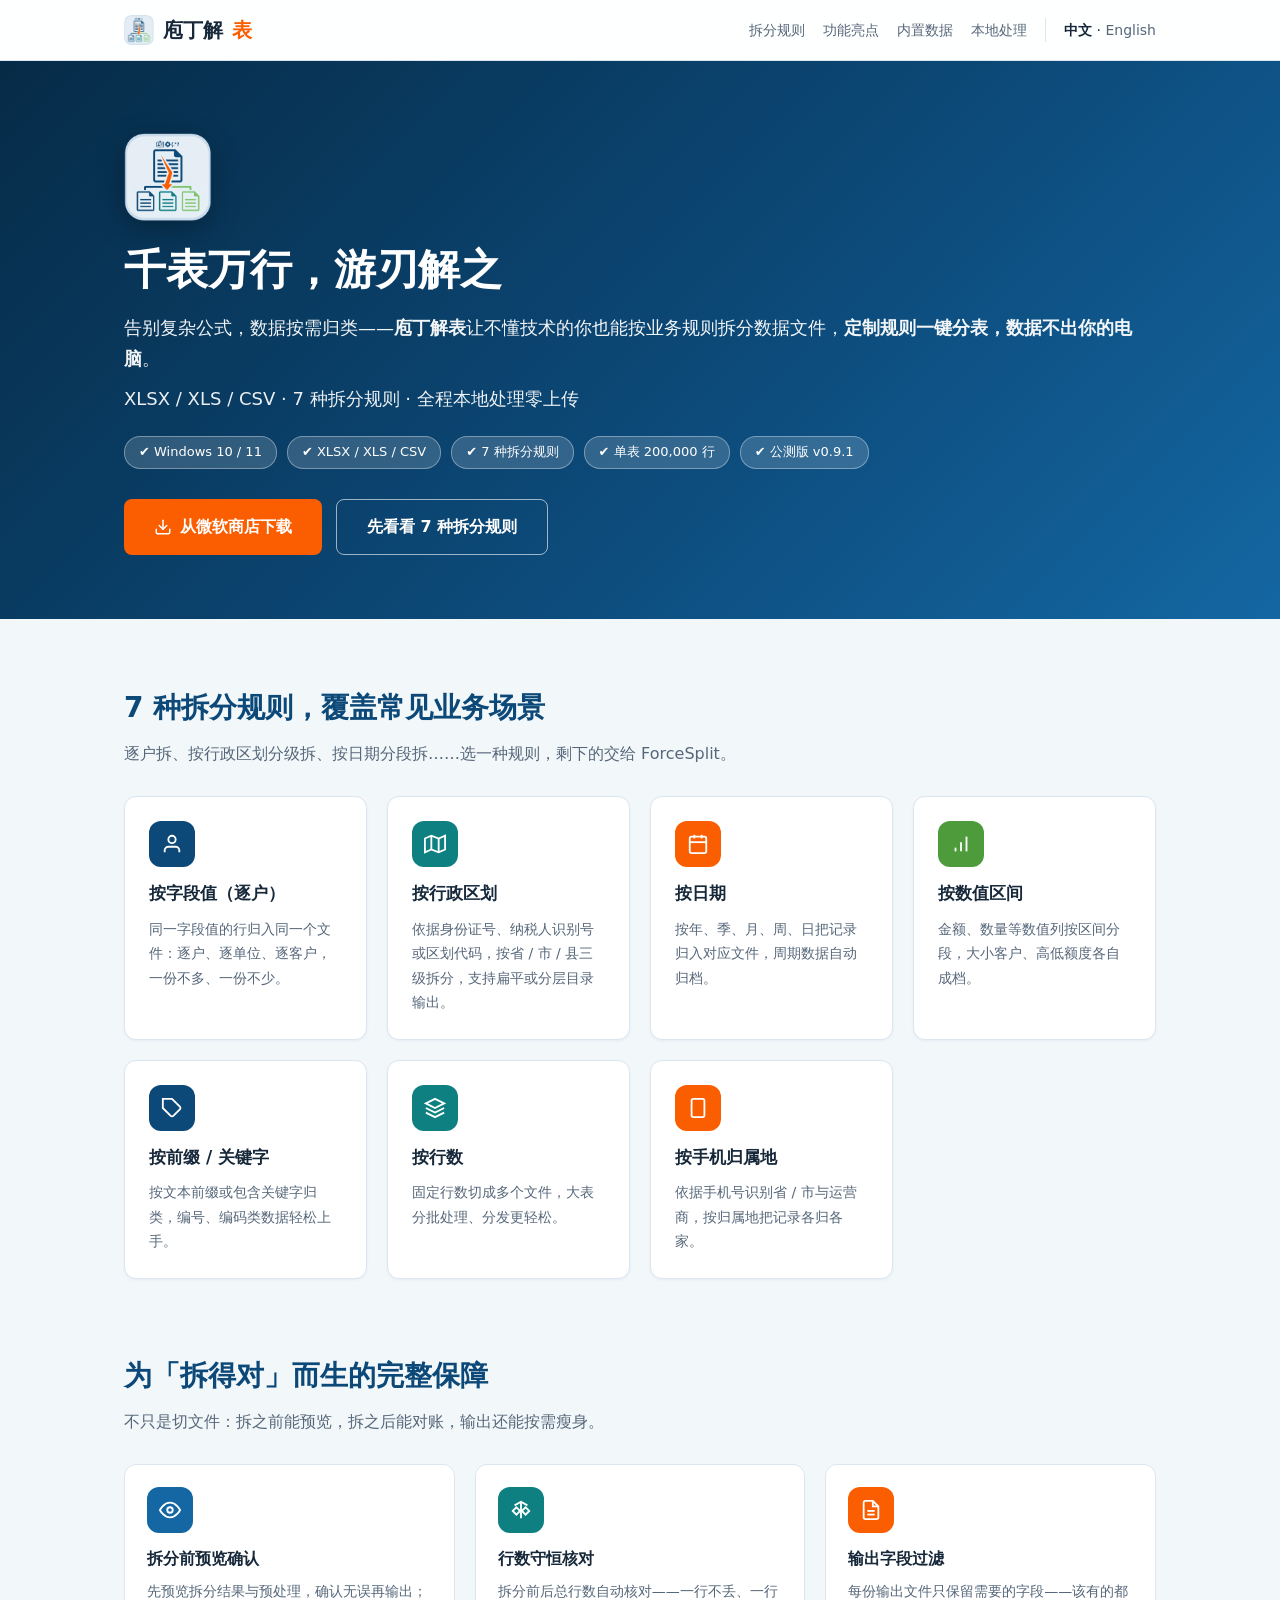
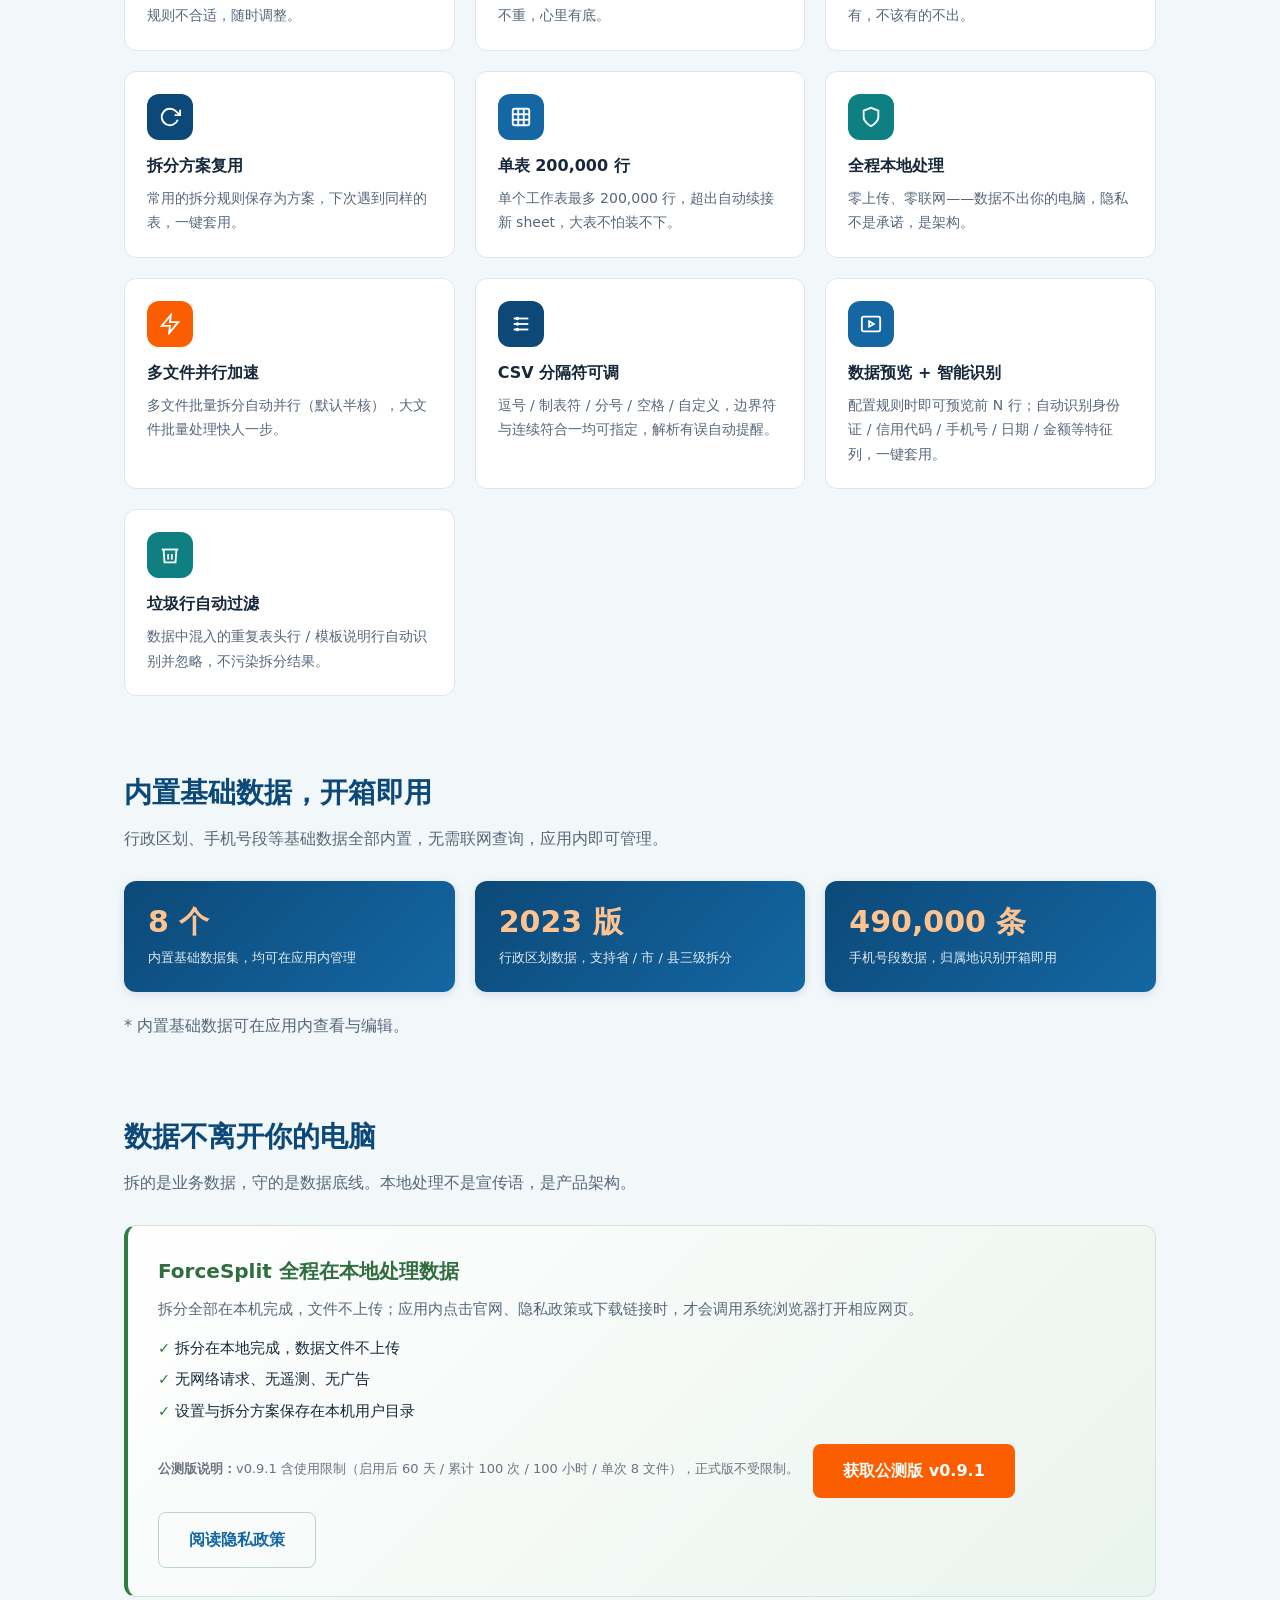
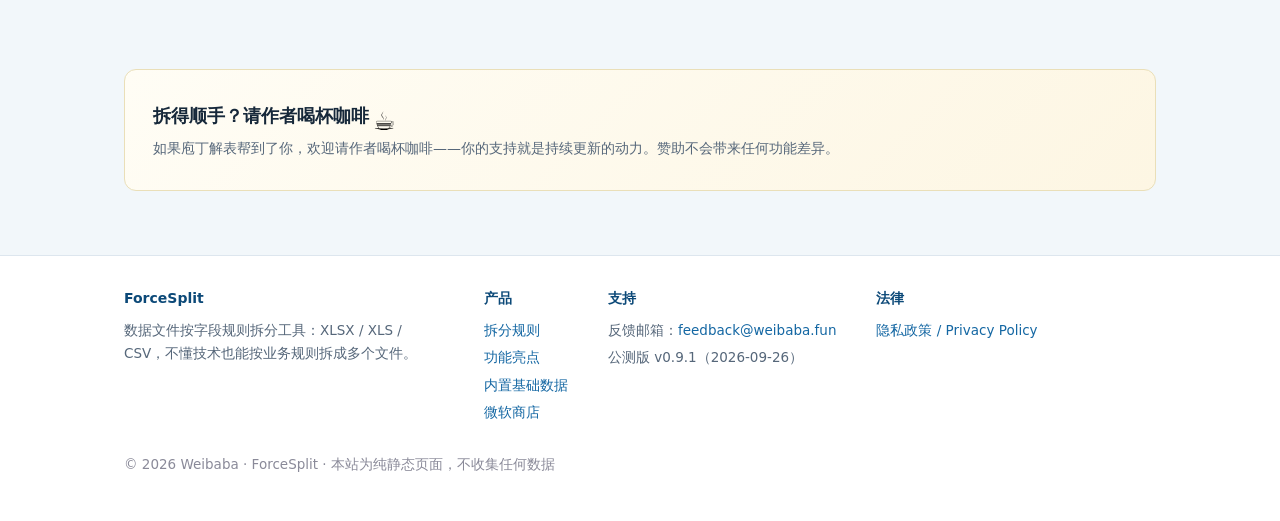
==== commit b2ec08fd: "v0.9.2" ====
--- a/index.html
+++ b/index.html
@@ -6,12 +6,12 @@
 <link rel="icon" href="/favicon.ico" sizes="48x48">
 <link rel="icon" type="image/png" sizes="128x128" href="/favicon.png">
 <link rel="apple-touch-icon" href="/apple-touch-icon.png">
-<meta name="description" content="庖丁解表 ForceSplit — 不懂技术也能把 XLSX / XLS / CSV 数据按业务规则拆分成多个文件（Windows）。7 种拆分规则：字段值、行政区划、日期、数值区间、前缀/关键字、行数、手机归属地；拆分前预览确认、行数守恒核对，全程本地处理零上传。">
-<meta property="og:title" content="庖丁解表 ForceSplit — 数据文件按字段规则拆分工具">
+<meta name="description" content="庖丁解表——千表万行，游刃解之。告别复杂公式，数据按需归类 XLSX / XLS / CSV 数据按业务规则拆分成多个文件（Windows）。7 种拆分规则：字段值、行政区划、日期、数值区间、前缀/关键字、行数、手机归属地；拆分前预览确认、行数守恒核对，全程本地处理零上传。">
+<meta property="og:title" content="庖丁解表——千表万行，游刃解之。告别复杂公式，数据按需归类，定制规则一键分表，数据不出你的电脑。">
 <meta property="og:description" content="XLSX / XLS / CSV 按业务规则拆分成多个文件 · 7 种拆分规则 · 拆分前预览确认 · 行数守恒核对 · 全程本地处理零上传。">
 <meta property="og:type" content="website">
 <meta property="og:url" content="https://forcesplit.weibaba.fun/">
-<title>庖丁解表 ForceSplit — 数据文件按字段规则拆分工具 | XLSX / XLS / CSV · 7 种拆分规则</title>
+<title>庖丁解表 — 千表万行，游刃解之 | 数据按需归类，定制规则一键分表</title>
 <link rel="canonical" href="https://forcesplit.weibaba.fun/">
 <link rel="alternate" hreflang="zh-CN" href="https://forcesplit.weibaba.fun/">
 <link rel="alternate" hreflang="en" href="https://forcesplit.weibaba.fun/en/">
@@ -45,9 +45,9 @@
 <header class="hero">
   <div class="container">
     <img class="hero-logo" src="/assets/img/logo.png" alt="ForceSplit">
-    <h1>庖丁解表，不懂技术也能把数据表<br>按规则拆成<span class="key">多份</span>。</h1>
-    <p class="pitch">庖丁解表 ForceSplit——数据文件按字段规则拆分工具：<b>XLSX / XLS / CSV</b> 按业务规则拆分成多个文件，<b>7 种拆分规则</b>，拆分前先预览、确认后再输出。</p>
-    <p class="sub">全程本地处理，零上传——你的数据永远不出你的电脑</p>
+    <h1>千表万行，游刃解之</h1>
+    <p class="pitch">告别复杂公式，数据按需归类——<b>庖丁解表</b>让不懂技术的你也能按业务规则拆分数据文件，<b>定制规则一键分表，数据不出你的电脑</b>。</p>
+    <p class="sub">XLSX / XLS / CSV · 7 种拆分规则 · 全程本地处理零上传</p>
     <div class="platform-pills">
       <span class="pill">✔ Windows 10 / 11</span>
       <span class="pill">✔ XLSX / XLS / CSV</span>
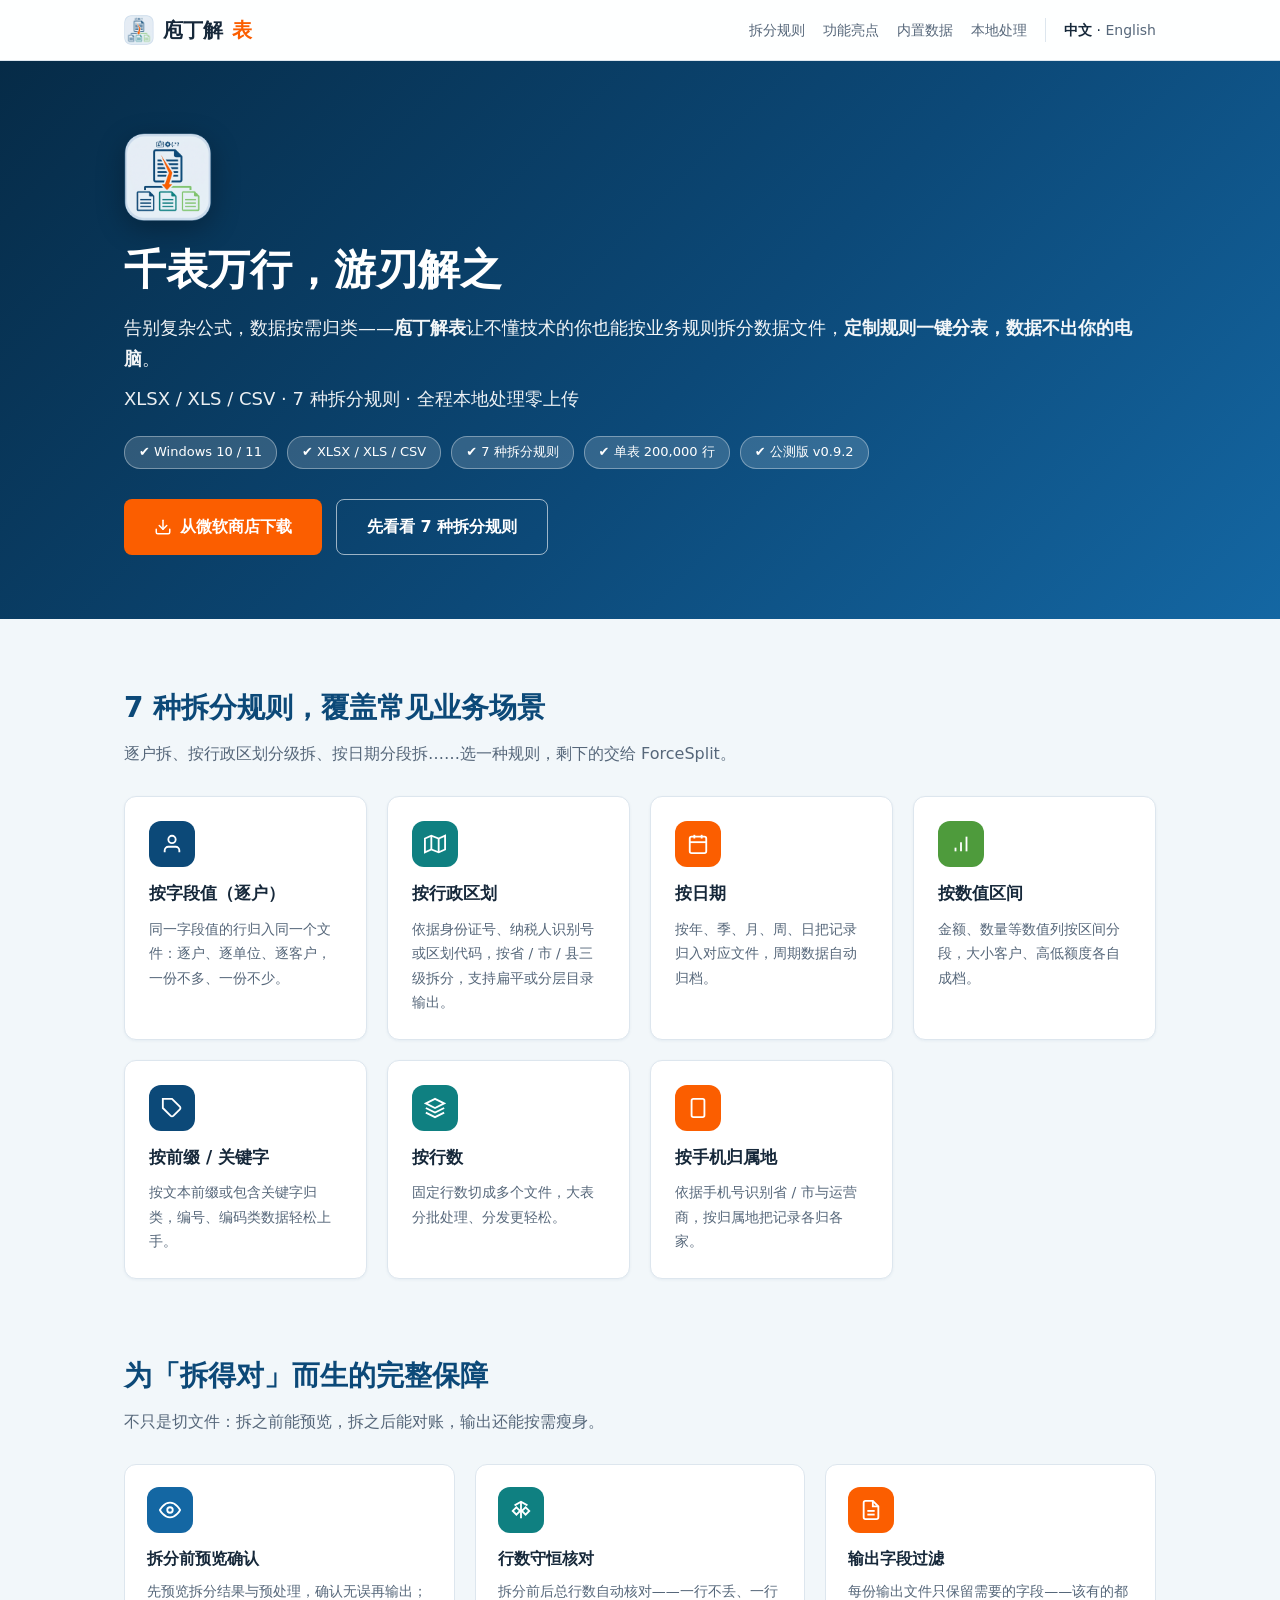
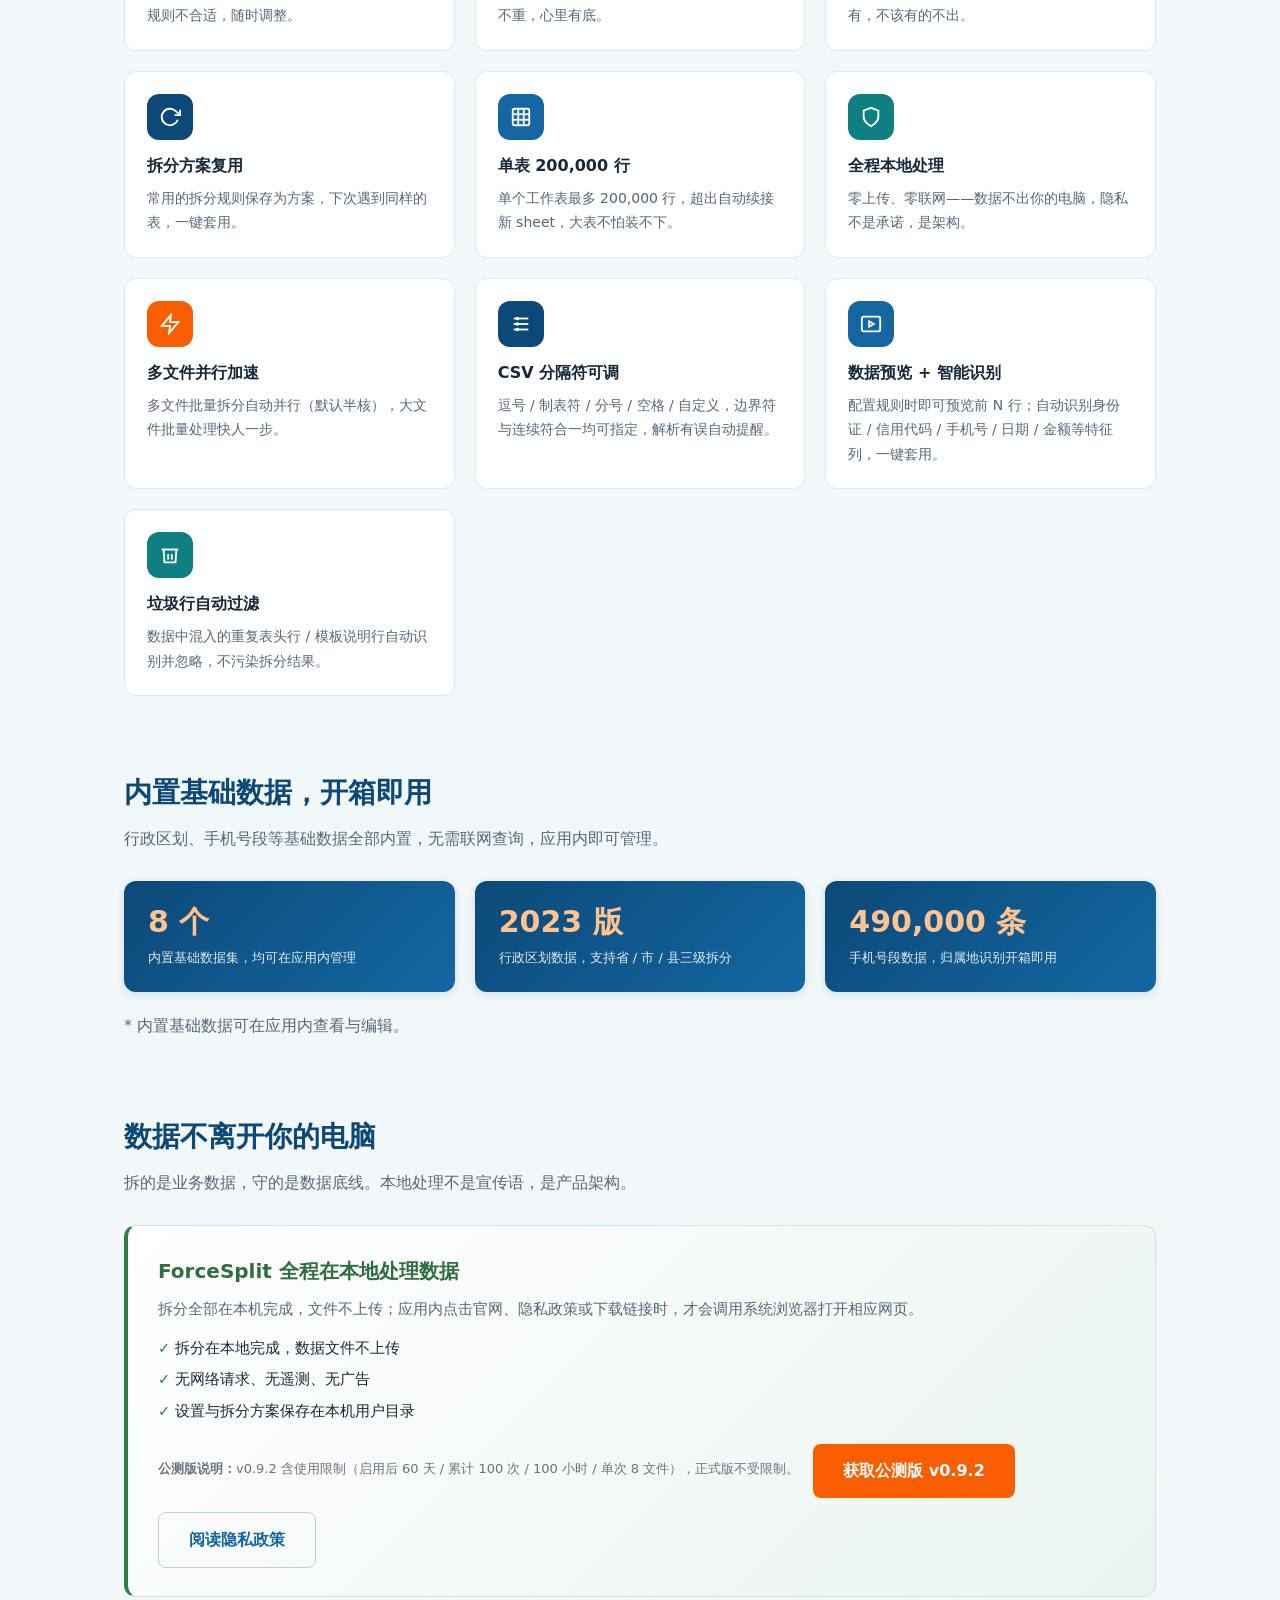
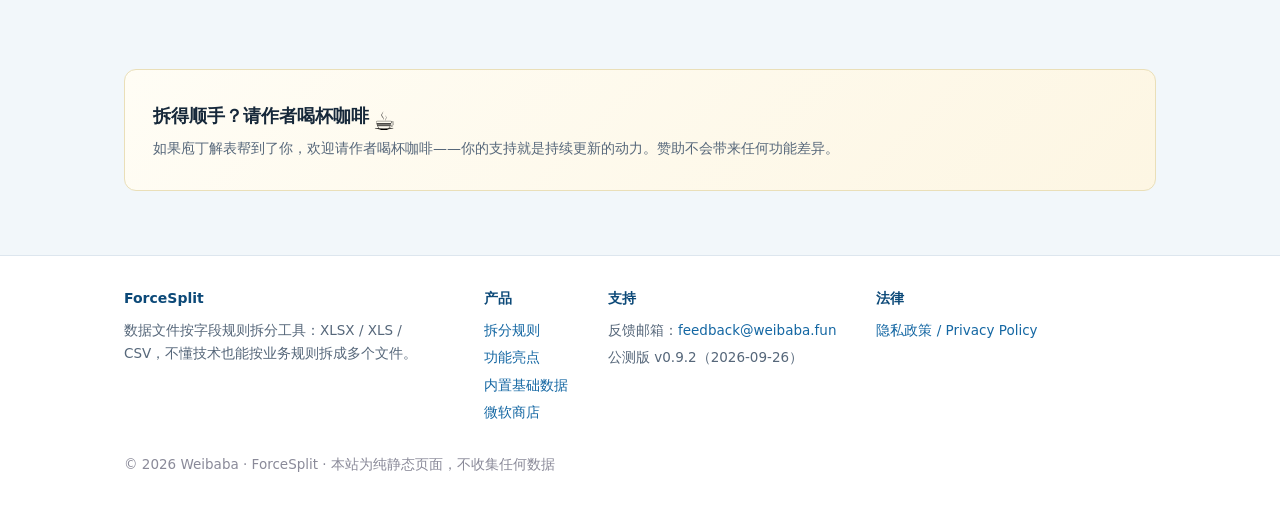
==== commit 48485629: "v0.9.2" ====
--- a/index.html
+++ b/index.html
@@ -22,7 +22,7 @@
 {"@context":"https://schema.org","@type":"SoftwareApplication",
  "name":"庖丁解表 ForceSplit","operatingSystem":"Windows 10, Windows 11",
  "applicationCategory":"UtilitiesApplication",
- "url":"https://forcesplit.weibaba.fun/","softwareVersion":"0.9.1",
+ "url":"https://forcesplit.weibaba.fun/","softwareVersion":"0.9.2",
  "inLanguage":["zh-CN","en"],
  "description":"Split XLSX / XLS / CSV data files into multiple files by field-based business rules, fully processed locally on Windows."}
 </script>
@@ -53,7 +53,7 @@
       <span class="pill">✔ XLSX / XLS / CSV</span>
       <span class="pill">✔ 7 种拆分规则</span>
       <span class="pill">✔ 单表 200,000 行</span>
-      <span class="pill">✔ 公测版 v0.9.1</span>
+      <span class="pill">✔ 公测版 v0.9.2</span>
     </div>
     <div class="btn-row">
       <a class="btn btn-primary" href="https://apps.microsoft.com/detail/9MXMRG84K642">
@@ -193,8 +193,8 @@
         <li>设置与拆分方案保存在本机用户目录</li>
       </ul>
       <div class="btn-row">
-        <p style="margin-top:14px;font-size:13px;color:#6b7280"><b>公测版说明：</b>v0.9.1 含使用限制（启用后 60 天 / 累计 100 次 / 100 小时 / 单次 8 文件），正式版不受限制。</p>
-      <a class="btn btn-primary" href="https://apps.microsoft.com/detail/9MXMRG84K642">获取公测版 v0.9.1</a>
+        <p style="margin-top:14px;font-size:13px;color:#6b7280"><b>公测版说明：</b>v0.9.2 含使用限制（启用后 60 天 / 累计 100 次 / 100 小时 / 单次 8 文件），正式版不受限制。</p>
+      <a class="btn btn-primary" href="https://apps.microsoft.com/detail/9MXMRG84K642">获取公测版 v0.9.2</a>
         <a class="btn btn-ghost" style="border-color:#bcd6c2;color:var(--accent)" href="/privacy/">阅读隐私政策</a>
       </div>
     </div>
@@ -239,7 +239,7 @@
         <h4>支持</h4>
         <ul>
           <li>反馈邮箱：<a href="mailto:feedback@weibaba.fun">feedback@weibaba.fun</a></li>
-          <li>公测版 v0.9.1（2026-09-26）</li>
+          <li>公测版 v0.9.2（2026-09-26）</li>
         </ul>
       </div>
       <div>
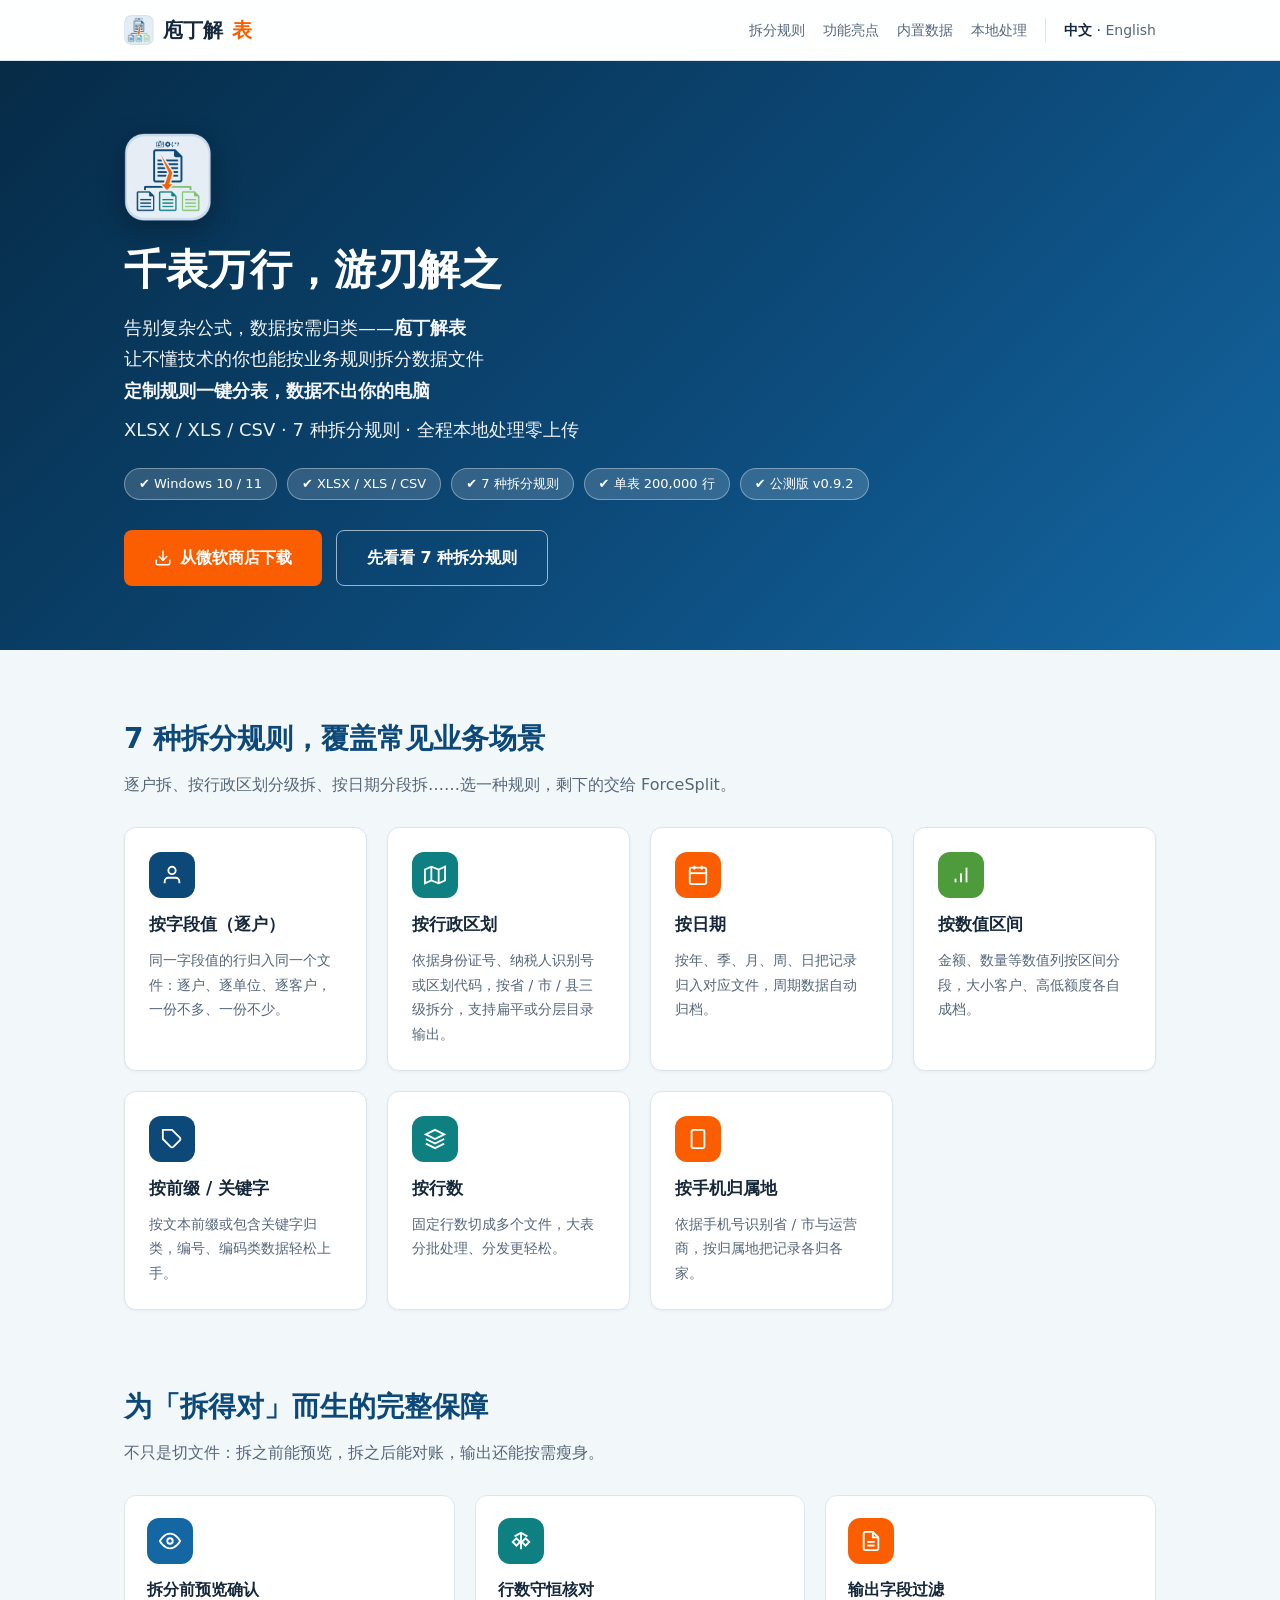
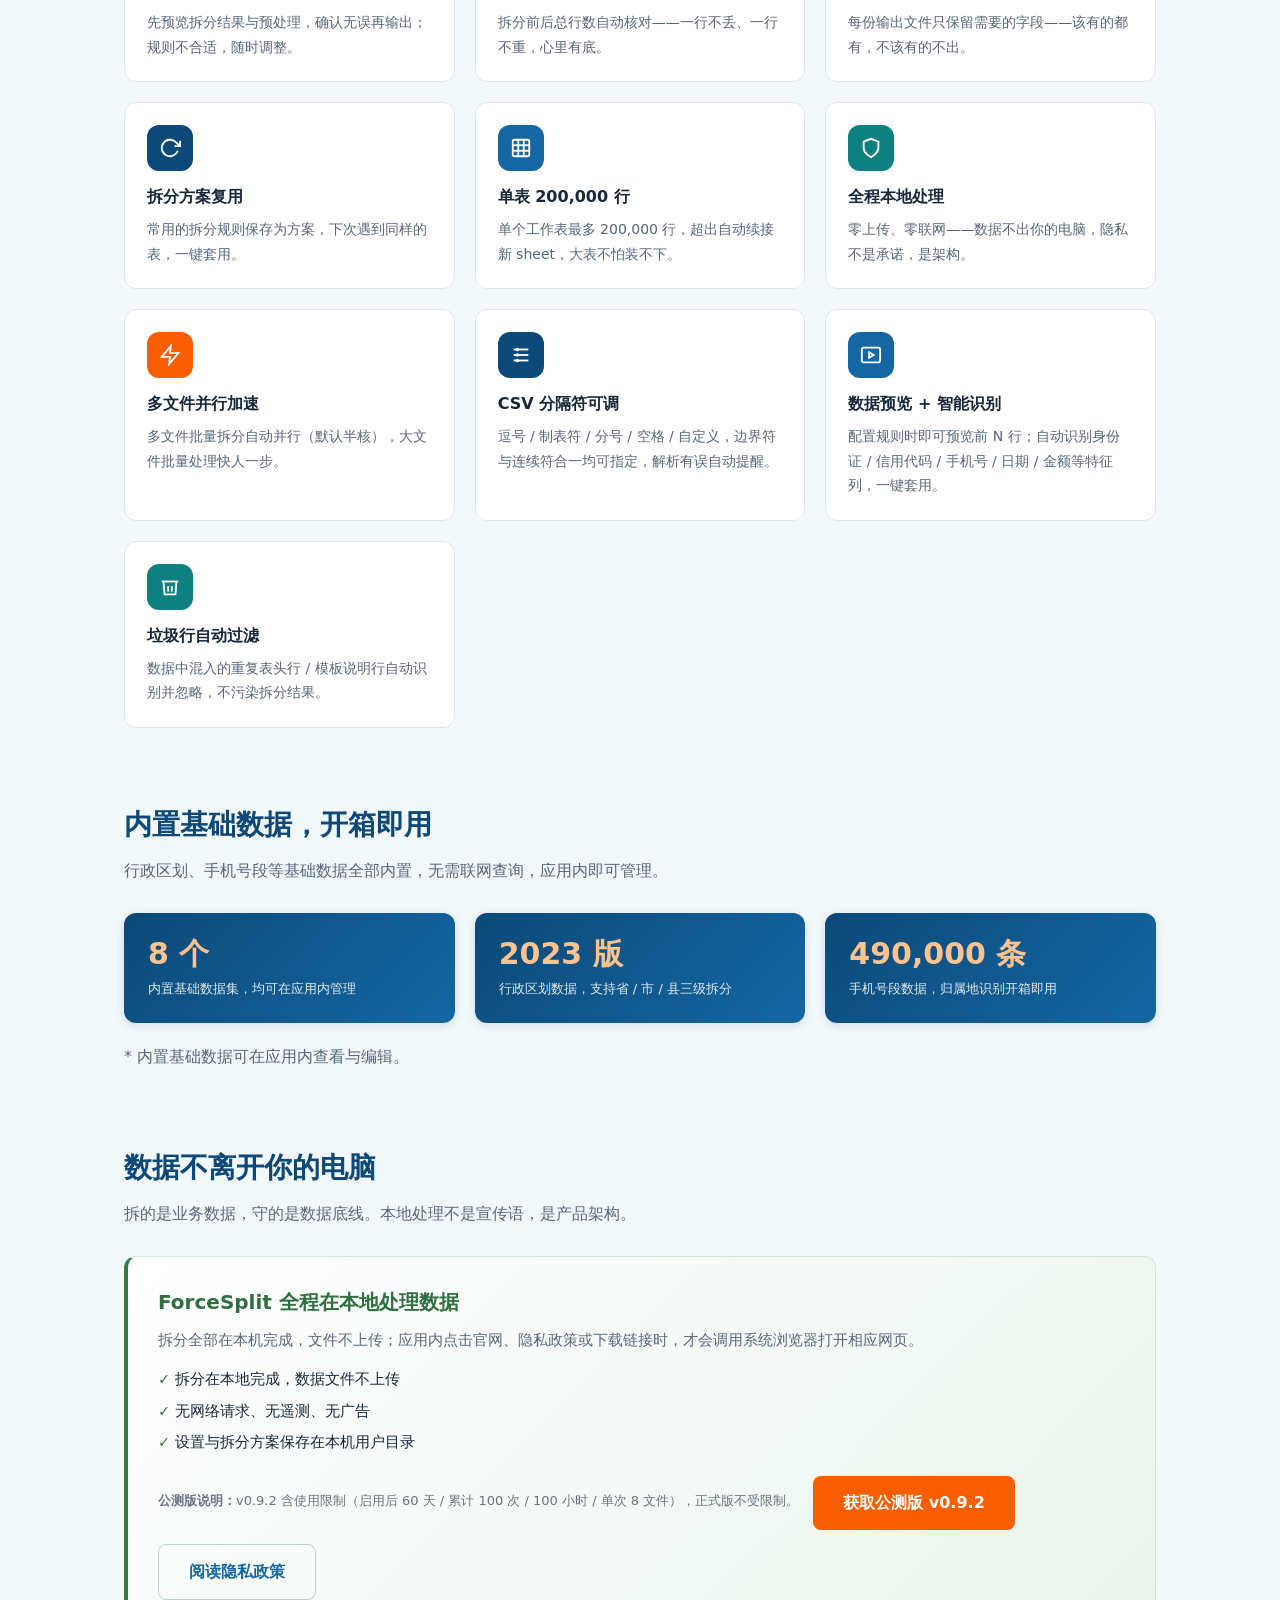
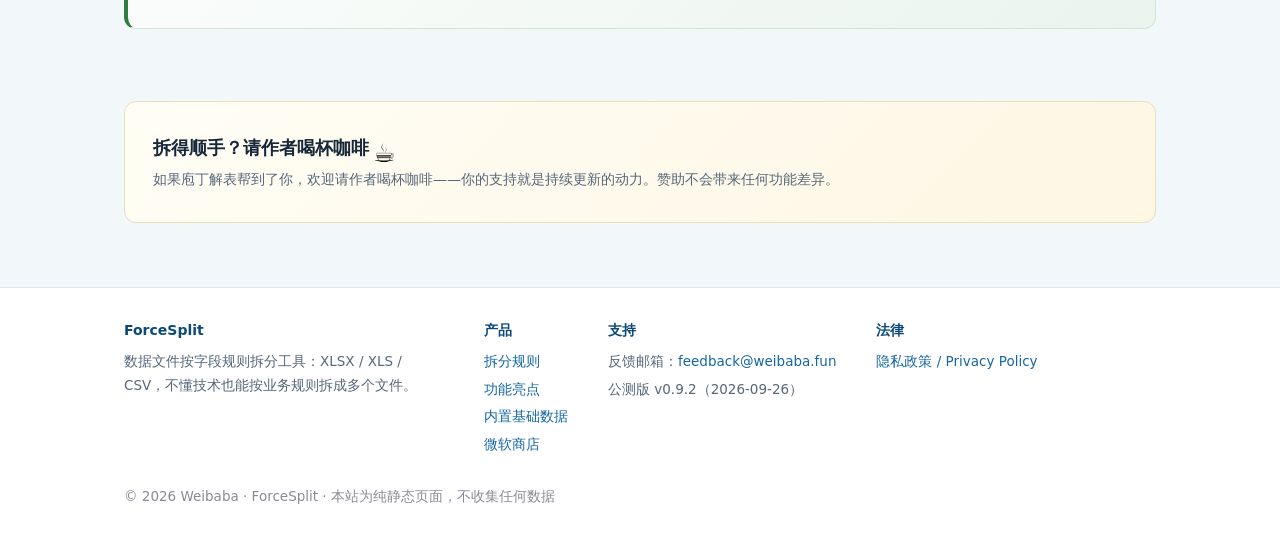
==== commit 527ca47f: "v0.9.2" ====
--- a/index.html
+++ b/index.html
@@ -46,7 +46,7 @@
   <div class="container">
     <img class="hero-logo" src="/assets/img/logo.png" alt="ForceSplit">
     <h1>千表万行，游刃解之</h1>
-    <p class="pitch">告别复杂公式，数据按需归类——<b>庖丁解表</b>让不懂技术的你也能按业务规则拆分数据文件，<b>定制规则一键分表，数据不出你的电脑</b>。</p>
+    <p class="pitch">告别复杂公式，数据按需归类——<b>庖丁解表</b><br>让不懂技术的你也能按业务规则拆分数据文件<br><b>定制规则一键分表，数据不出你的电脑</b></p>
     <p class="sub">XLSX / XLS / CSV · 7 种拆分规则 · 全程本地处理零上传</p>
     <div class="platform-pills">
       <span class="pill">✔ Windows 10 / 11</span>
--- a/assets/style.css
+++ b/assets/style.css
@@ -46,7 +46,7 @@
 .hero h1 { font-size: 42px; line-height: 1.3; margin-bottom: 14px; }
 .hero h1 .key { color: #ffb27a; }
 .hero p.sub { font-size: clamp(15px, 1.9vw, 18px); opacity: .92; }
-.hero .pitch { font-size: clamp(15px, 1.9vw, 18px); margin-bottom: 8px; opacity: .95; }
+.hero .pitch { font-size: clamp(15px, 1.9vw, 18px); margin-bottom: 8px; opacity: .95; text-wrap: pretty; }
 .platform-pills { display: flex; gap: 10px; margin: 22px 0 30px; flex-wrap: wrap; }
 .pill {
   font-size: 13px; padding: 4px 14px; border-radius: 16px;
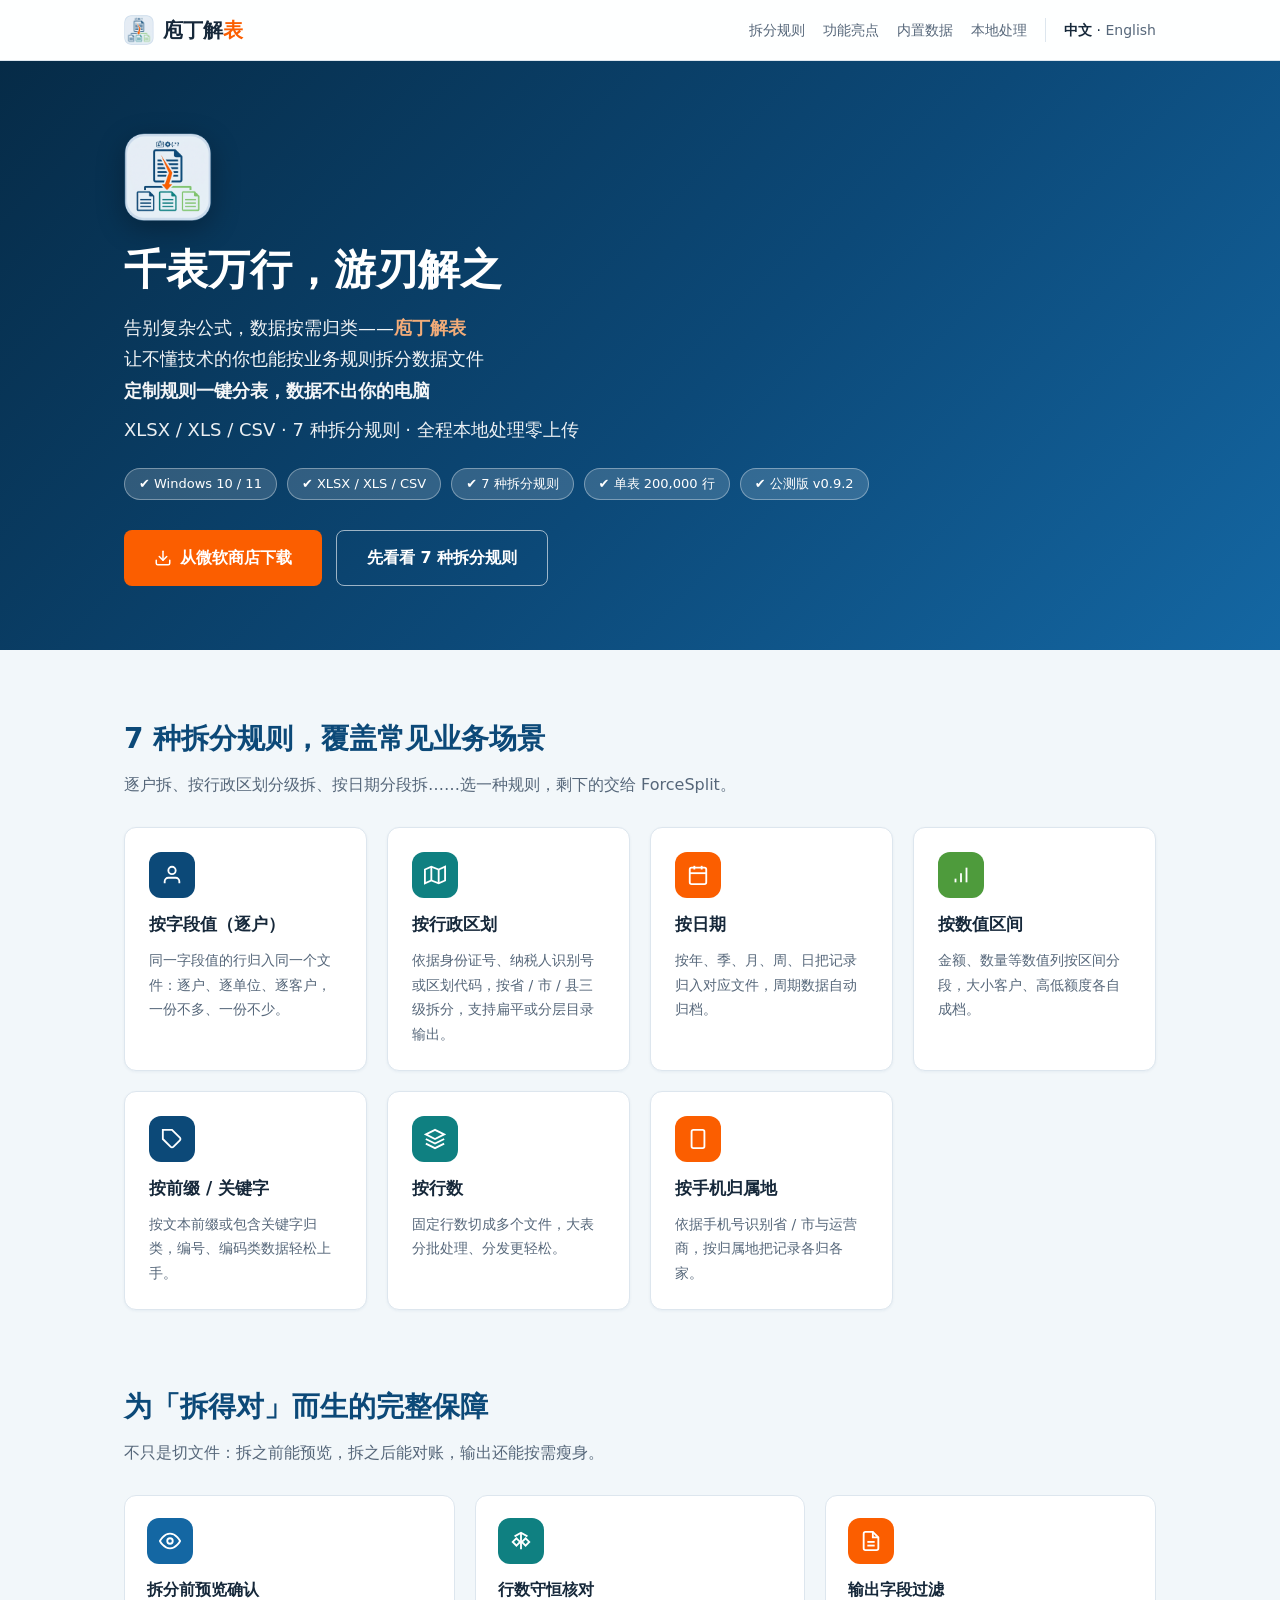
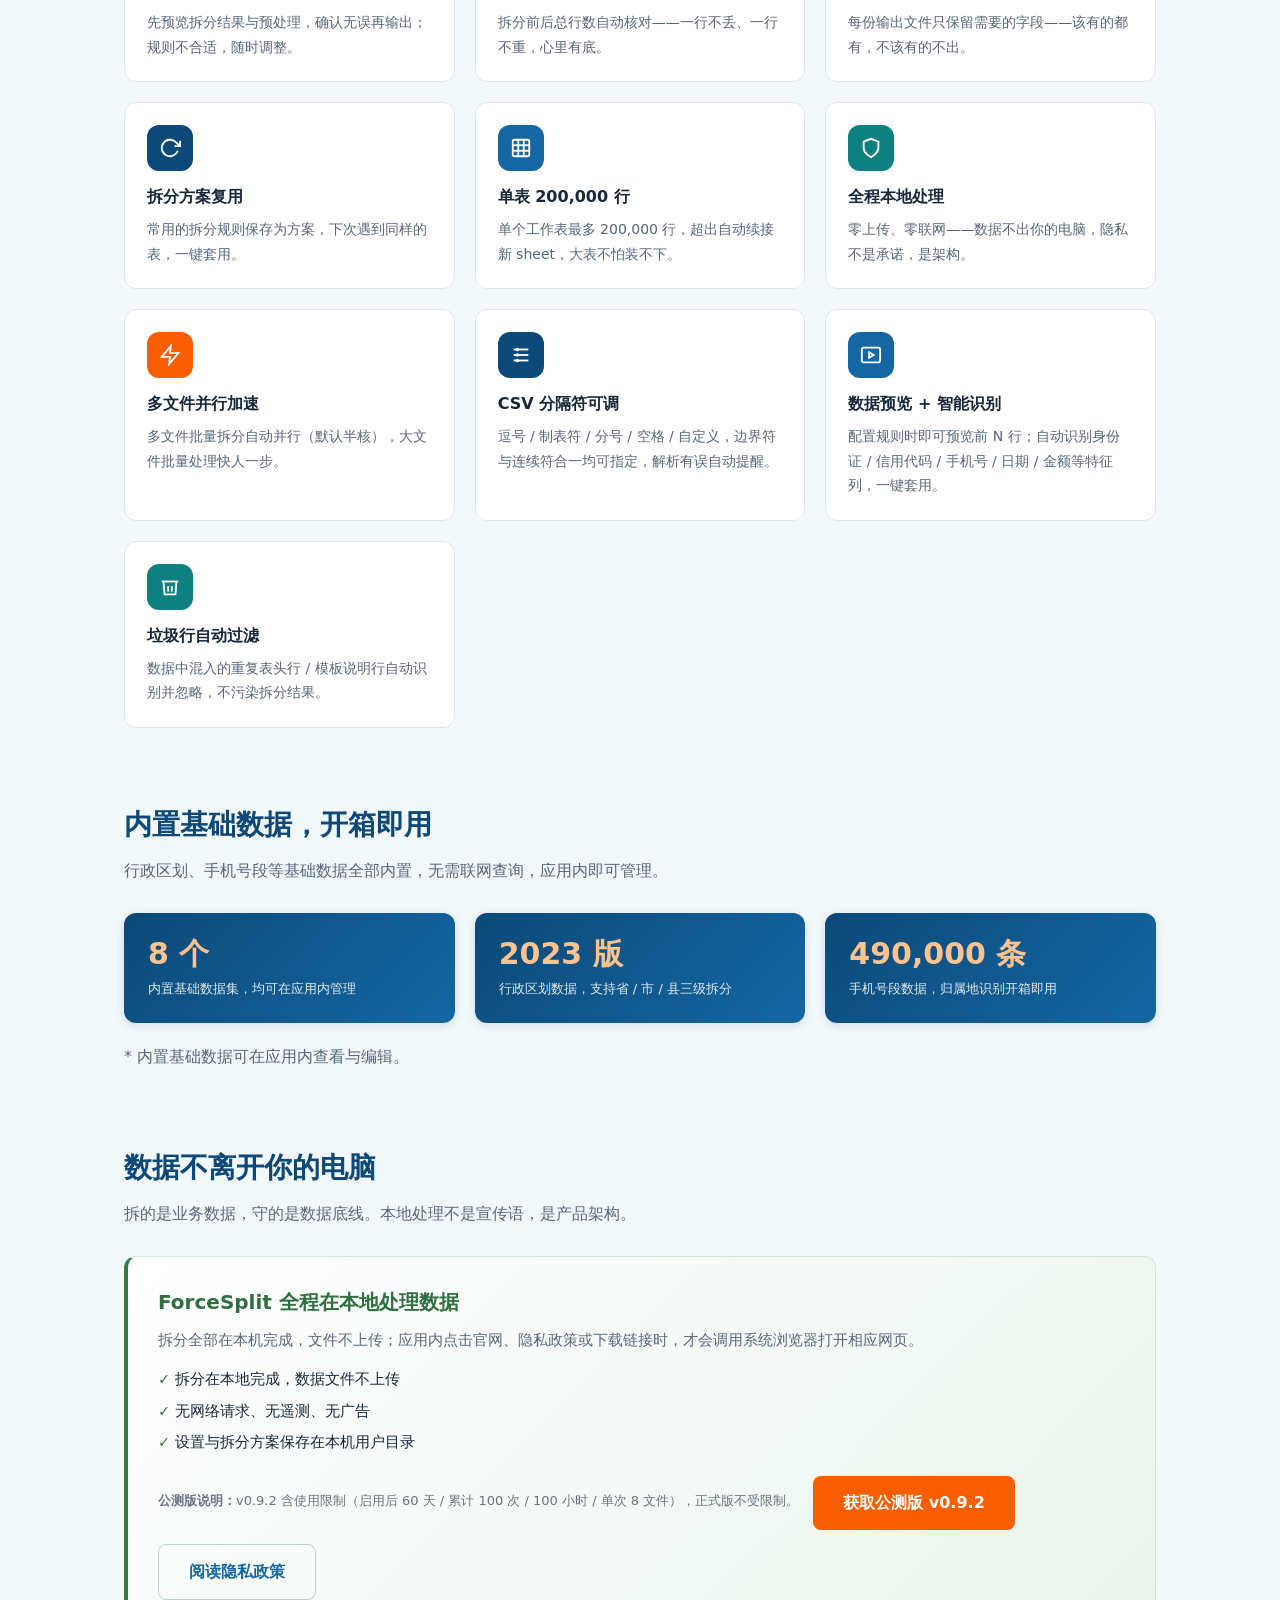
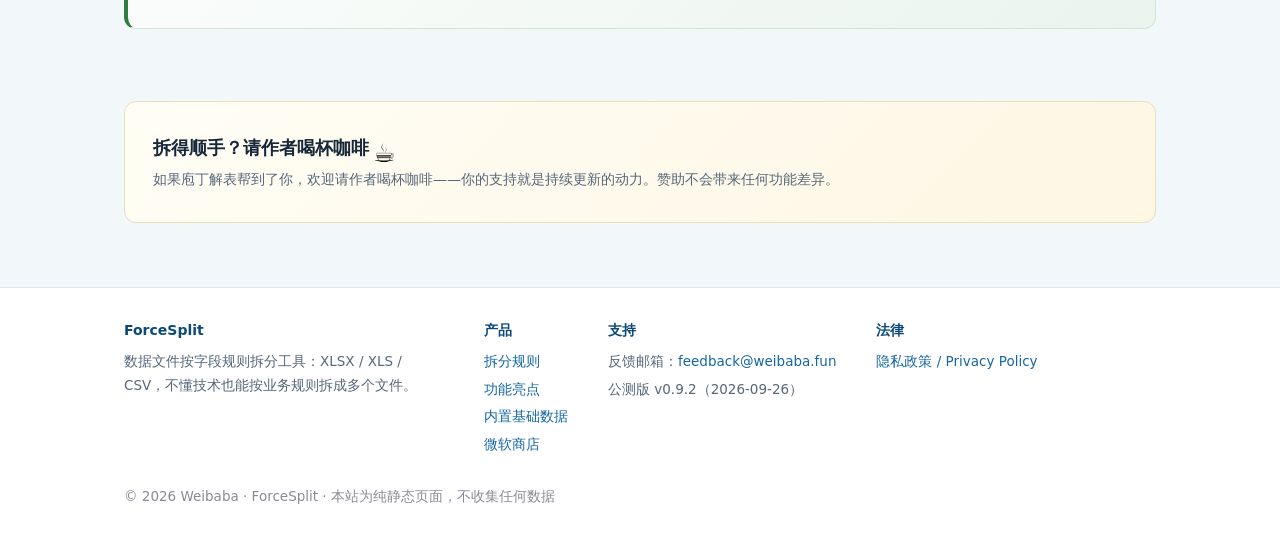
==== commit 85e92175: "v0.9.2" ====
--- a/index.html
+++ b/index.html
@@ -31,7 +31,7 @@
 
 <nav>
   <div class="container nav-inner">
-    <a class="brand" href="/"><img src="/assets/img/logo.png" alt="ForceSplit">庖丁解<span class="dot">表</span></a>
+    <a class="brand" href="/"><img src="/assets/img/logo.png" alt="ForceSplit"><span class="brand-name">庖丁解<span class="dot">表</span></span></a>
     <div class="nav-links">
       <a class="hide-sm" href="#rules">拆分规则</a>
       <a class="hide-sm" href="#features">功能亮点</a>
@@ -46,7 +46,7 @@
   <div class="container">
     <img class="hero-logo" src="/assets/img/logo.png" alt="ForceSplit">
     <h1>千表万行，游刃解之</h1>
-    <p class="pitch">告别复杂公式，数据按需归类——<b>庖丁解表</b><br>让不懂技术的你也能按业务规则拆分数据文件<br><b>定制规则一键分表，数据不出你的电脑</b></p>
+    <p class="pitch">告别复杂公式，数据按需归类——<b class="key">庖丁解表</b><br>让不懂技术的你也能按业务规则拆分数据文件<br><b>定制规则一键分表，数据不出你的电脑</b></p>
     <p class="sub">XLSX / XLS / CSV · 7 种拆分规则 · 全程本地处理零上传</p>
     <div class="platform-pills">
       <span class="pill">✔ Windows 10 / 11</span>
--- a/assets/style.css
+++ b/assets/style.css
@@ -44,7 +44,7 @@
   box-shadow: 0 8px 28px rgba(0,0,0,.28); margin-bottom: 22px;
 }
 .hero h1 { font-size: 42px; line-height: 1.3; margin-bottom: 14px; }
-.hero h1 .key { color: #ffb27a; }
+.hero .key { color: #ffb27a; }
 .hero p.sub { font-size: clamp(15px, 1.9vw, 18px); opacity: .92; }
 .hero .pitch { font-size: clamp(15px, 1.9vw, 18px); margin-bottom: 8px; opacity: .95; text-wrap: pretty; }
 .platform-pills { display: flex; gap: 10px; margin: 22px 0 30px; flex-wrap: wrap; }
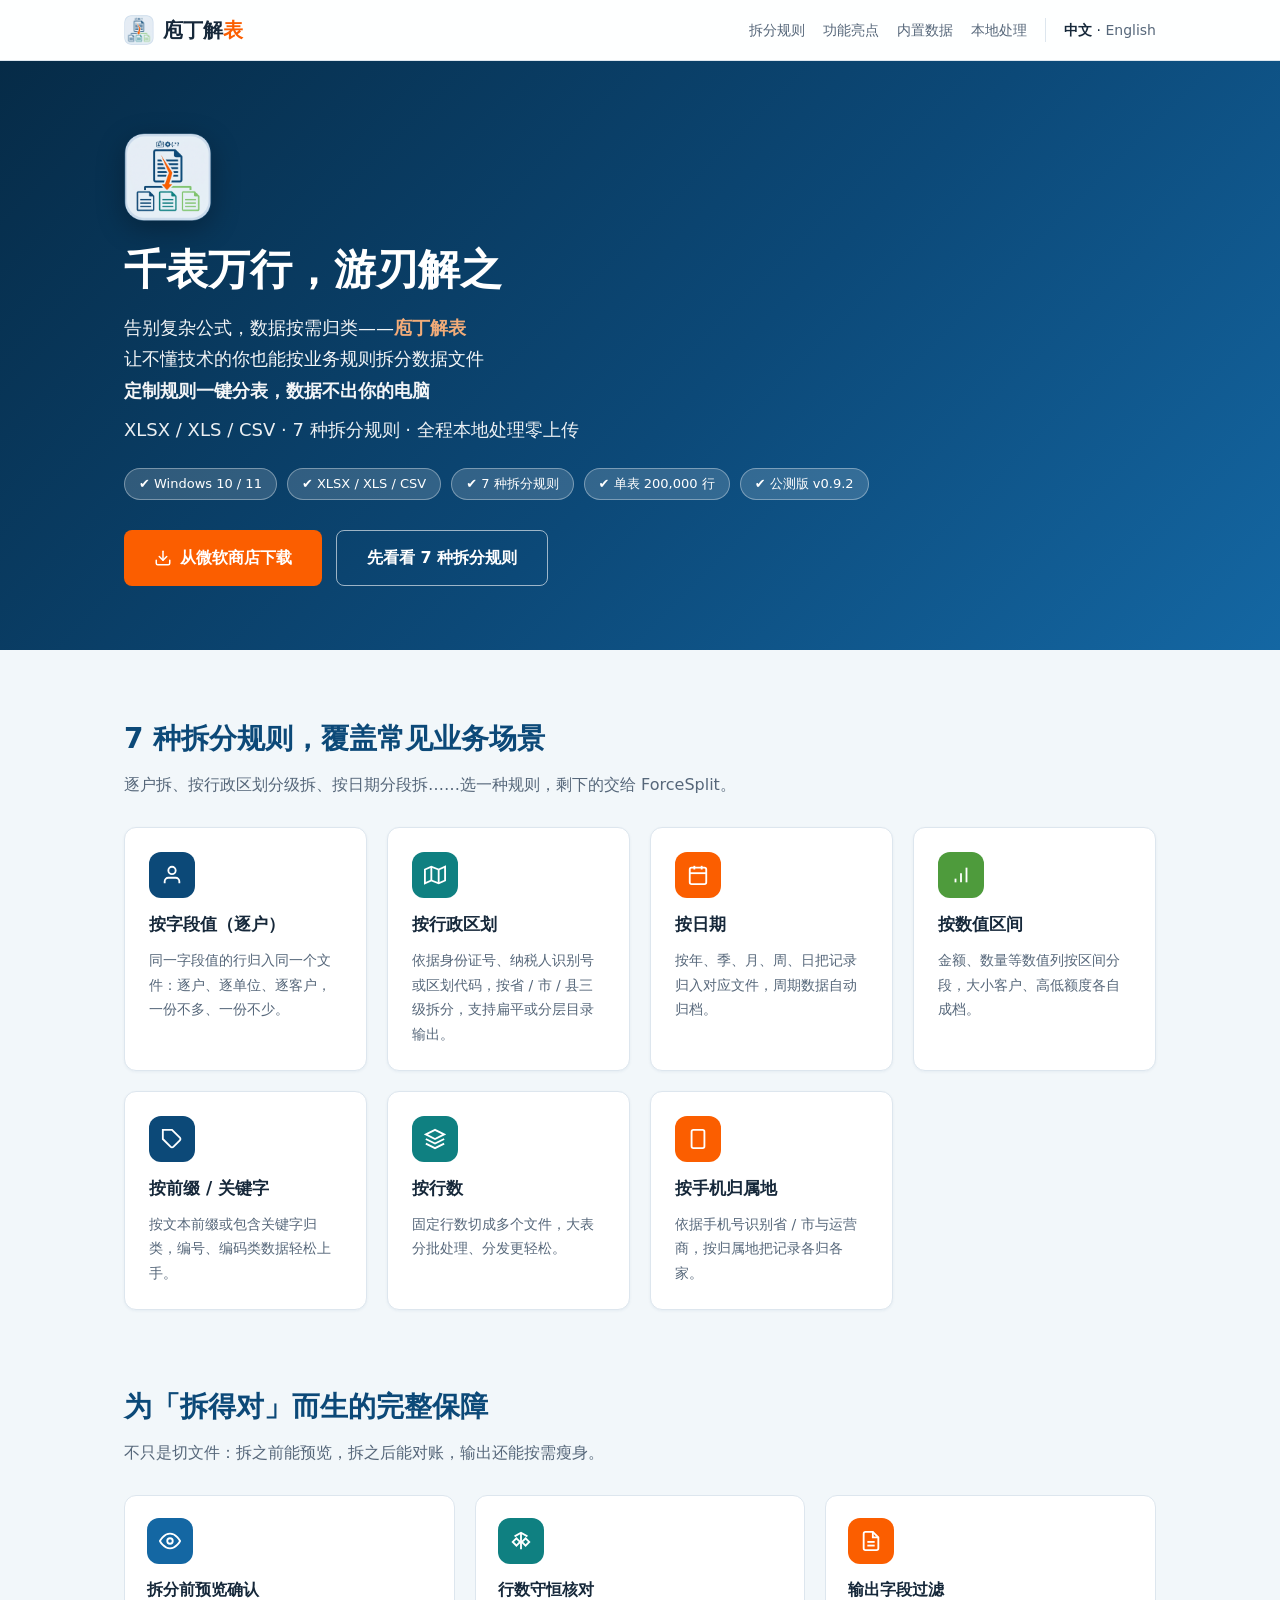
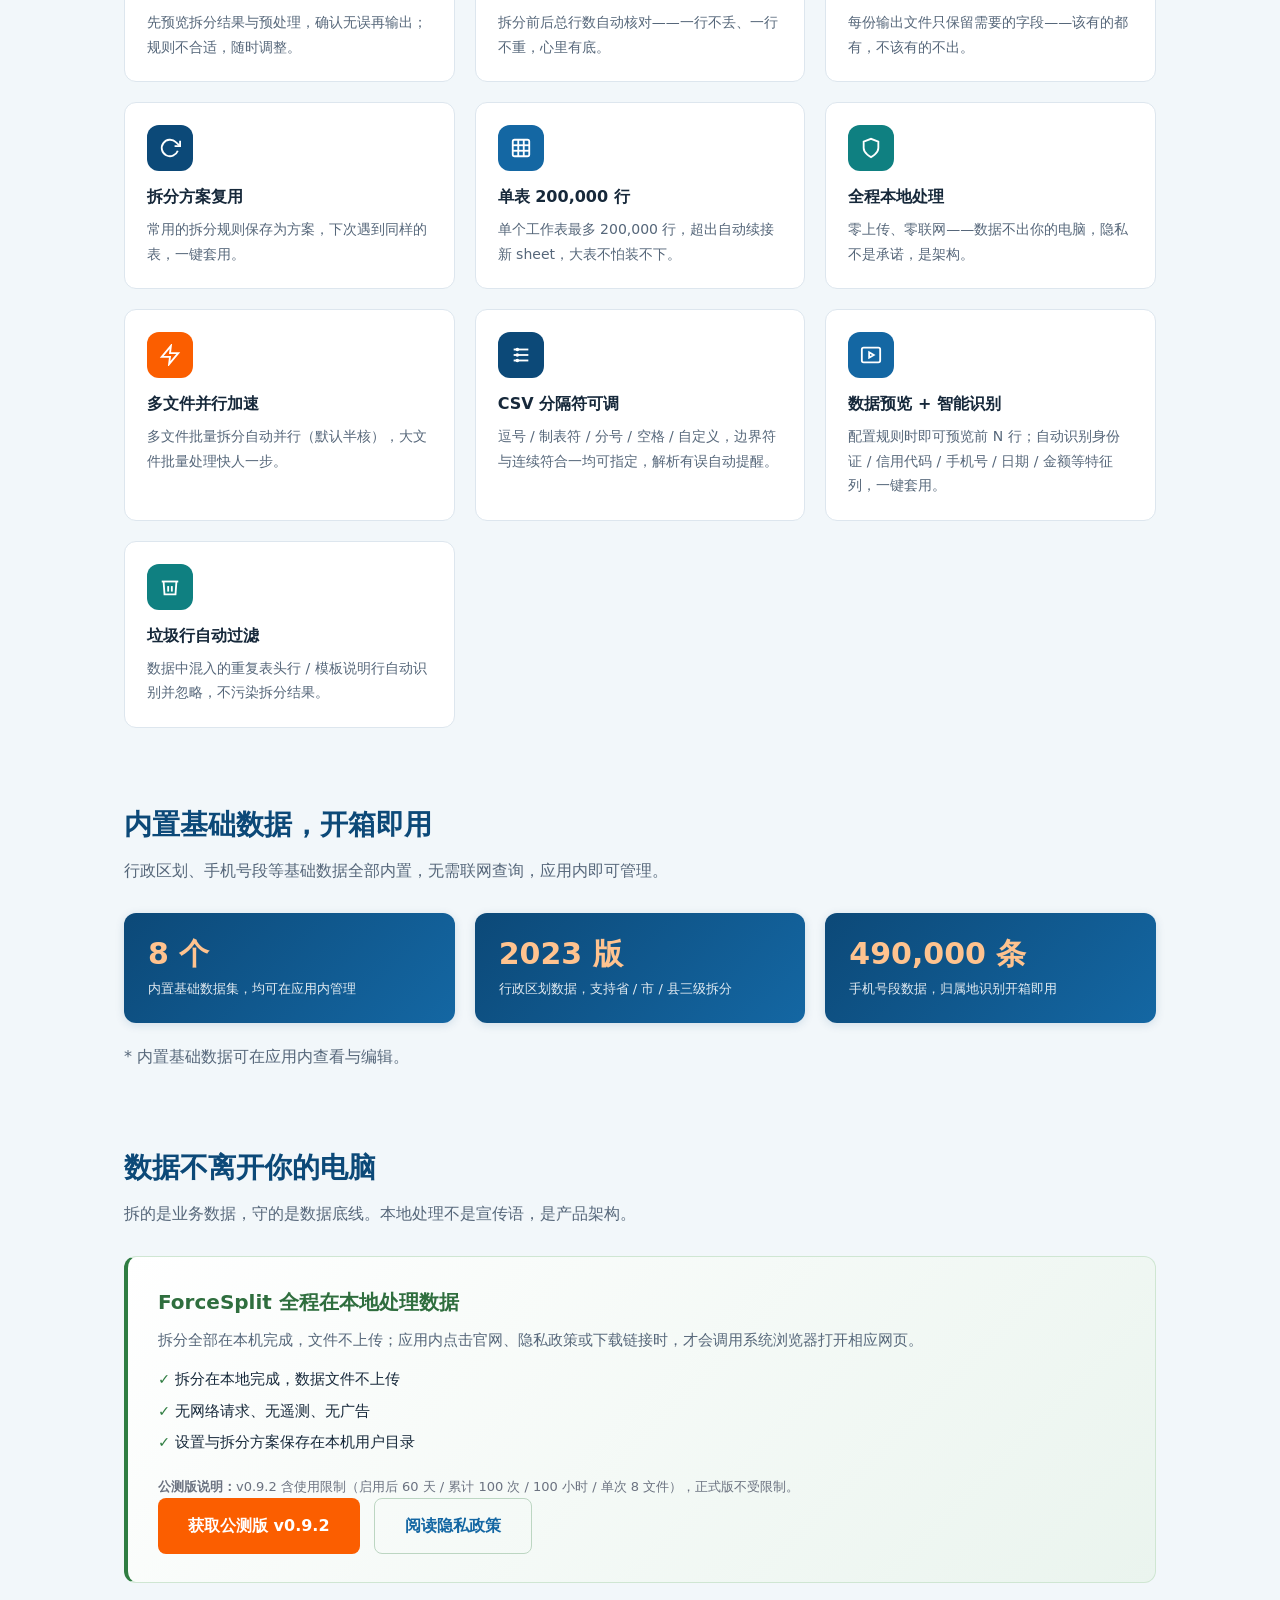
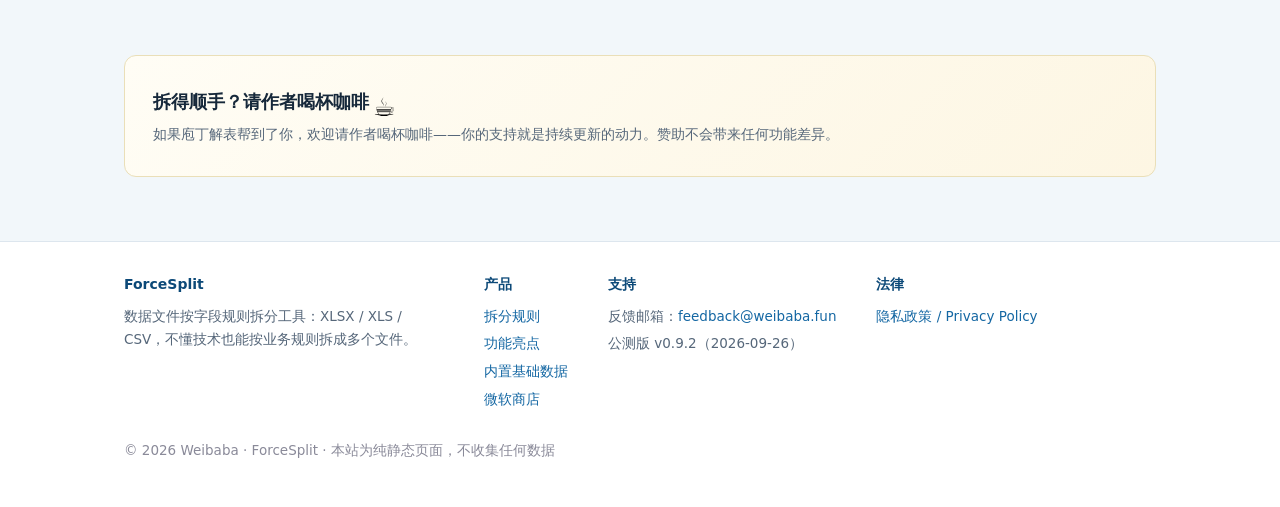
==== commit a11e0c31: "v0.9.2" ====
--- a/index.html
+++ b/index.html
@@ -192,9 +192,9 @@
         <li>无网络请求、无遥测、无广告</li>
         <li>设置与拆分方案保存在本机用户目录</li>
       </ul>
+      <p style="margin-top:14px;font-size:13px;color:#6b7280"><b>公测版说明：</b>v0.9.2 含使用限制（启用后 60 天 / 累计 100 次 / 100 小时 / 单次 8 文件），正式版不受限制。</p>
       <div class="btn-row">
-        <p style="margin-top:14px;font-size:13px;color:#6b7280"><b>公测版说明：</b>v0.9.2 含使用限制（启用后 60 天 / 累计 100 次 / 100 小时 / 单次 8 文件），正式版不受限制。</p>
-      <a class="btn btn-primary" href="https://apps.microsoft.com/detail/9MXMRG84K642">获取公测版 v0.9.2</a>
+        <a class="btn btn-primary" href="https://apps.microsoft.com/detail/9MXMRG84K642">获取公测版 v0.9.2</a>
         <a class="btn btn-ghost" style="border-color:#bcd6c2;color:var(--accent)" href="/privacy/">阅读隐私政策</a>
       </div>
     </div>
